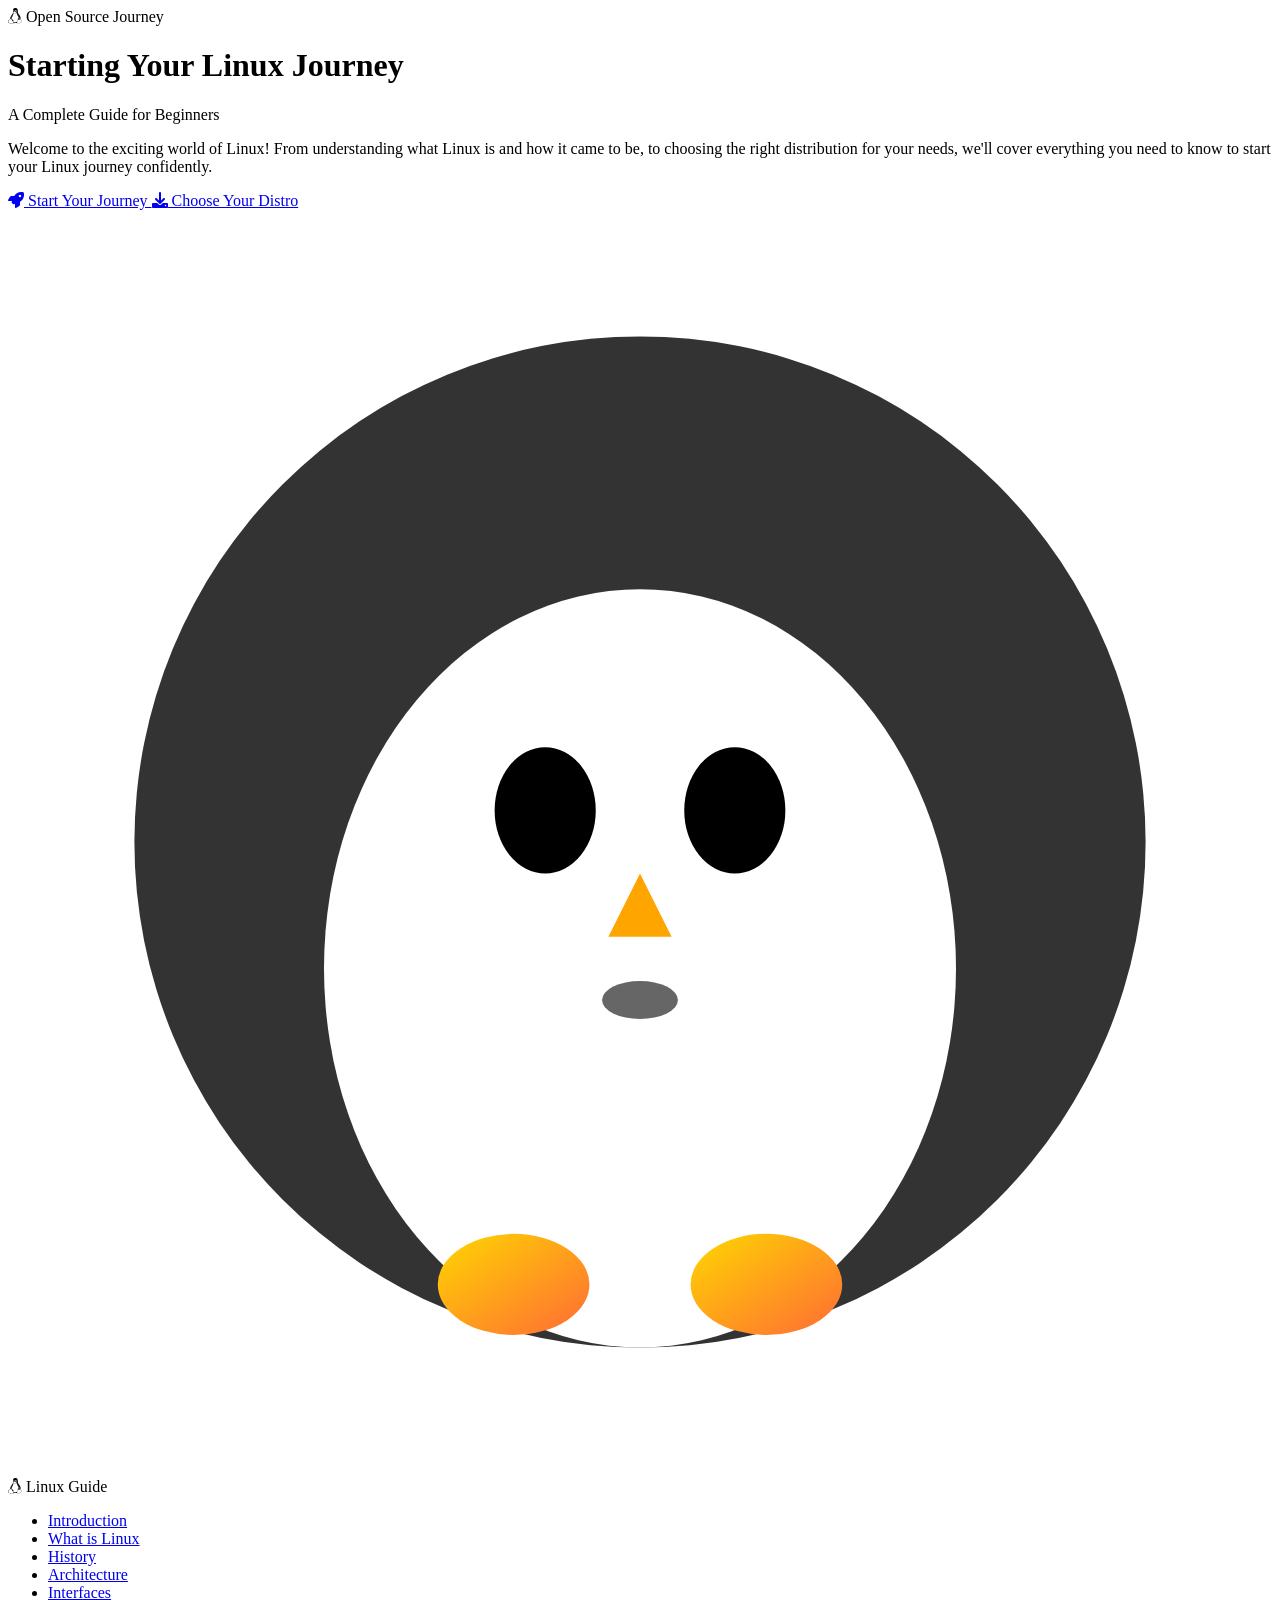
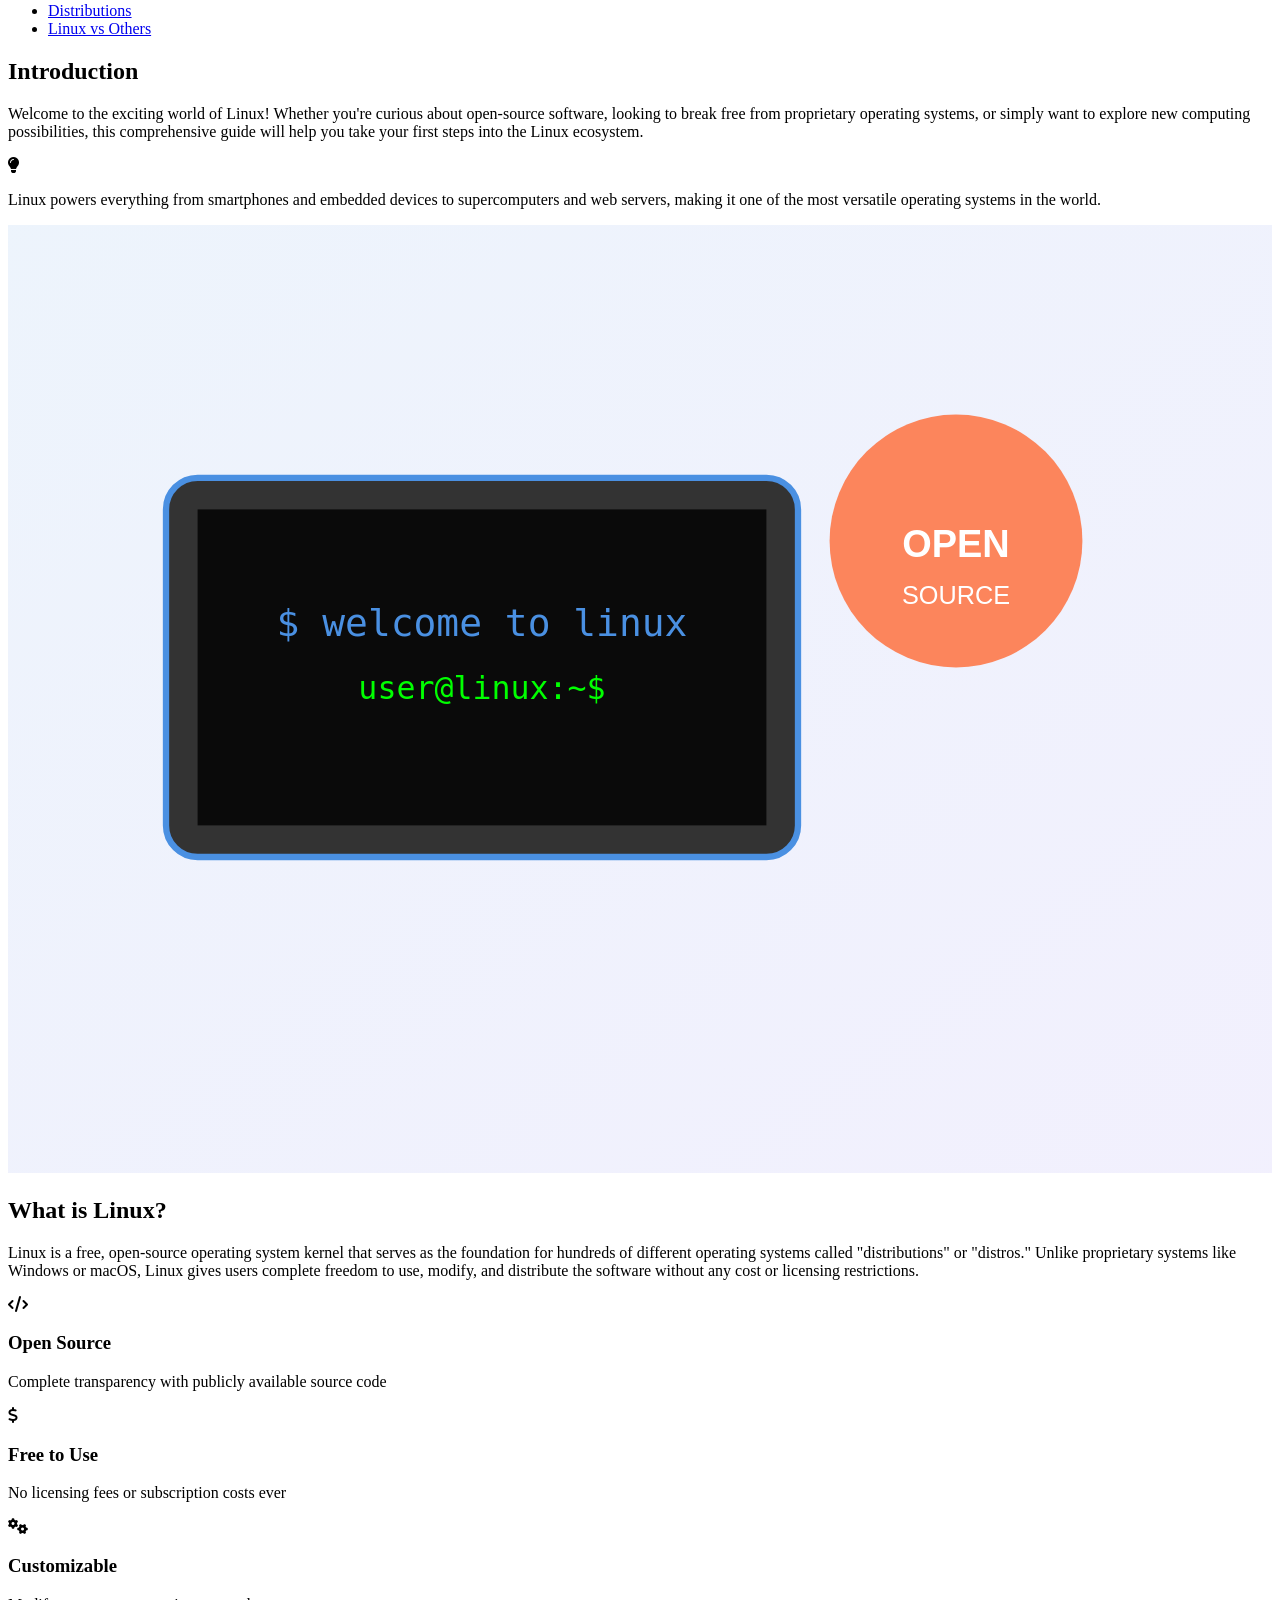
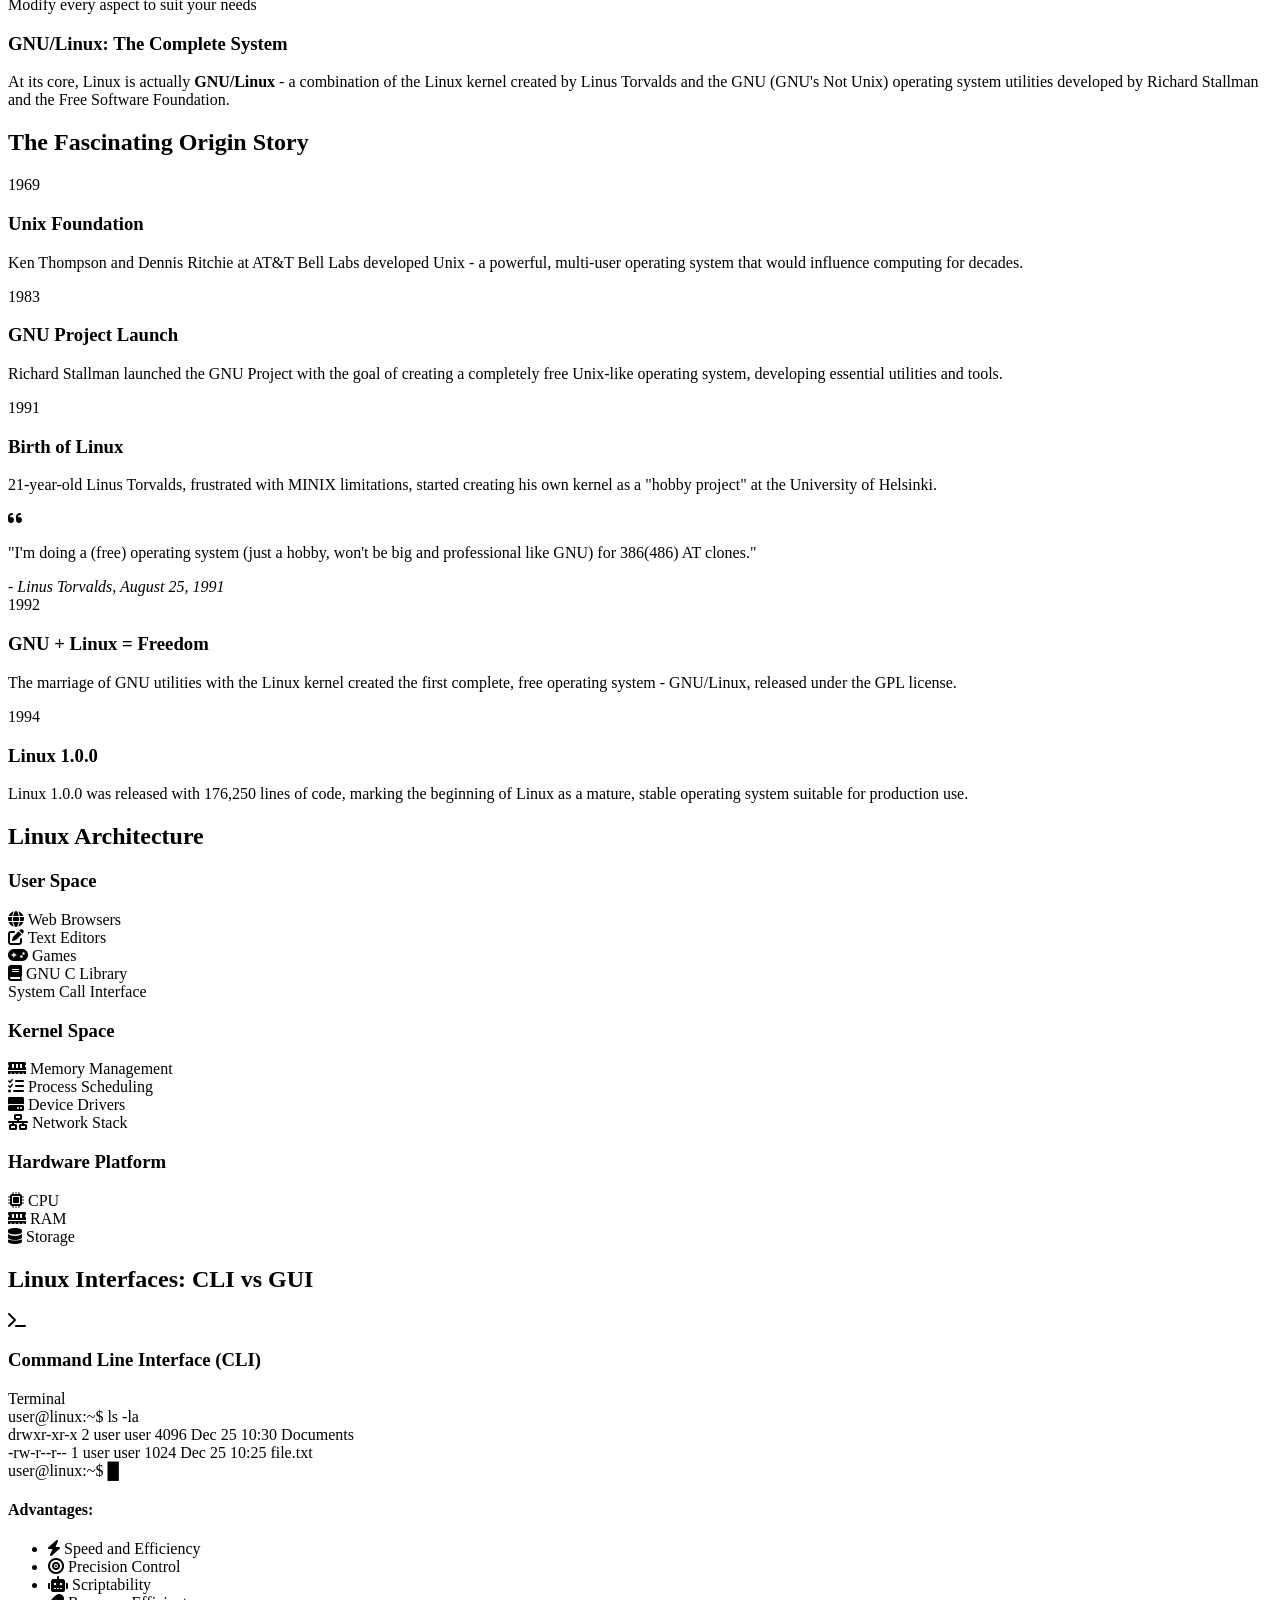
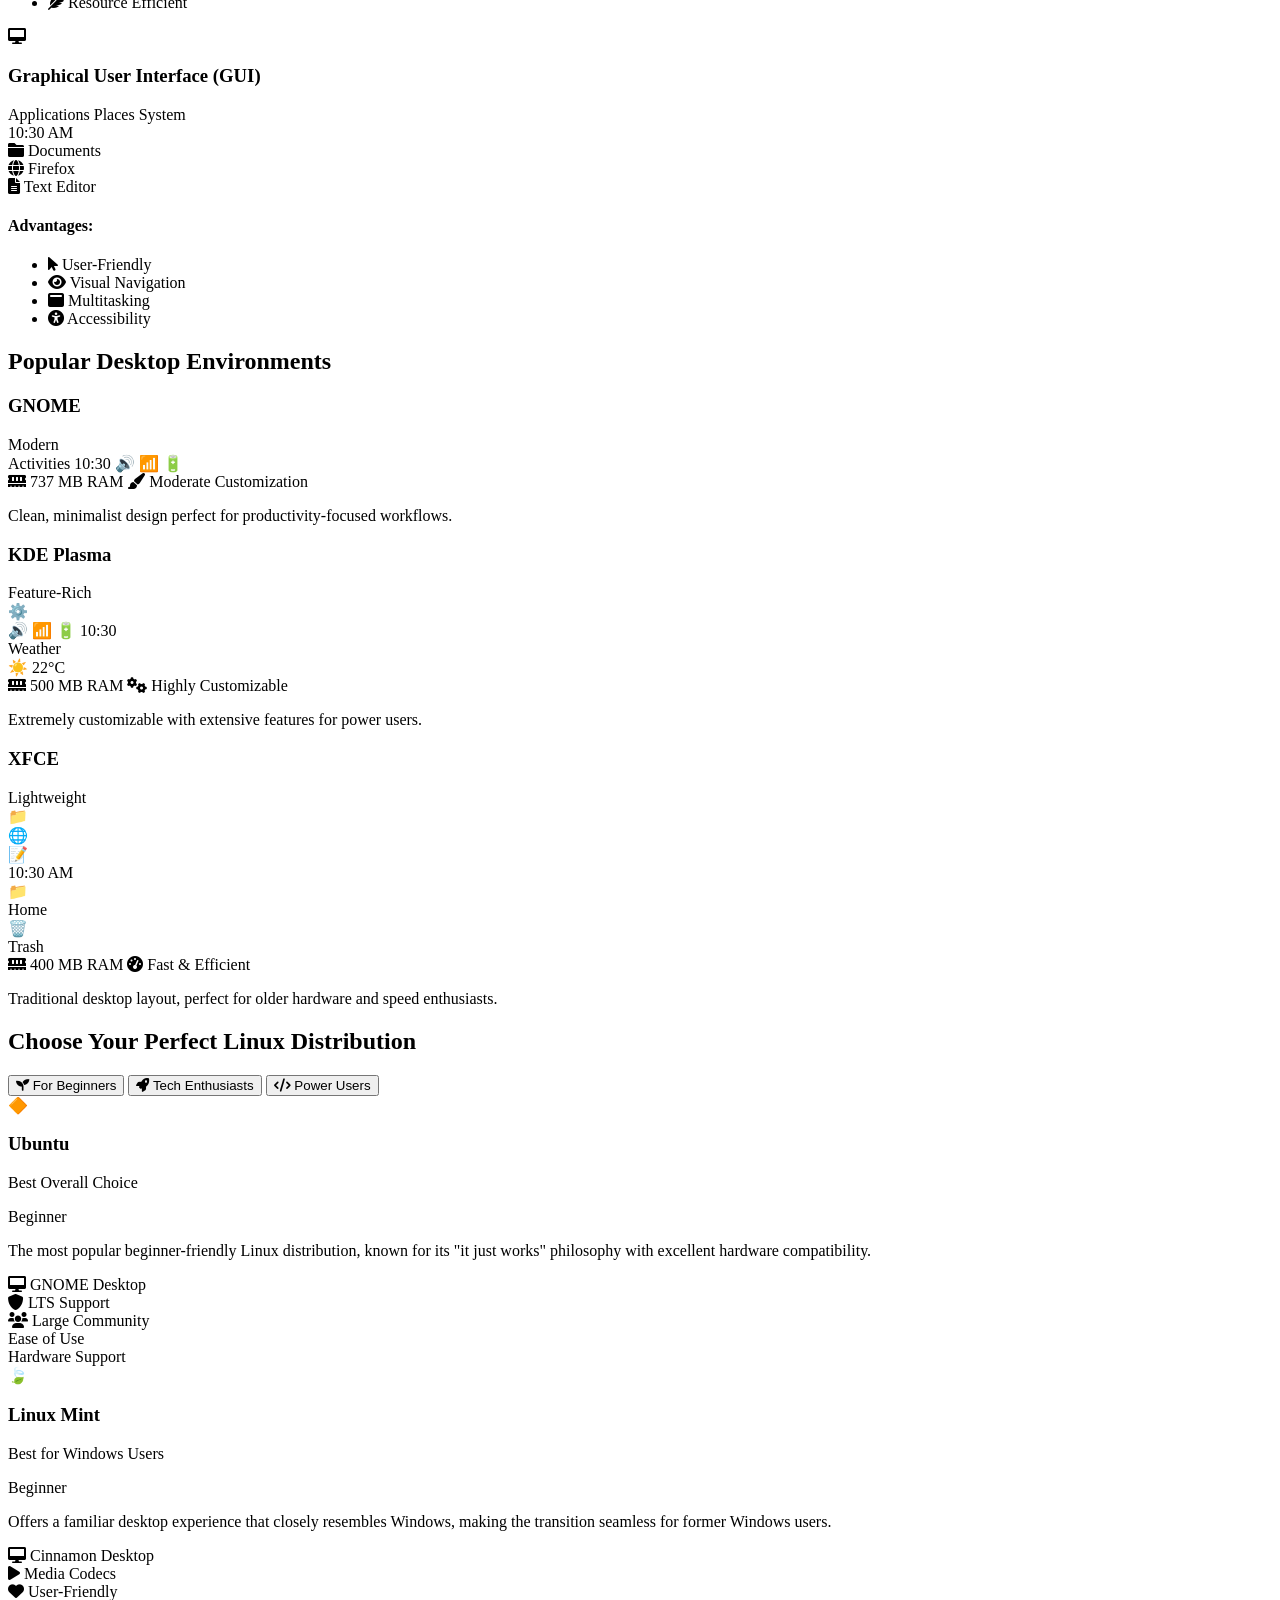
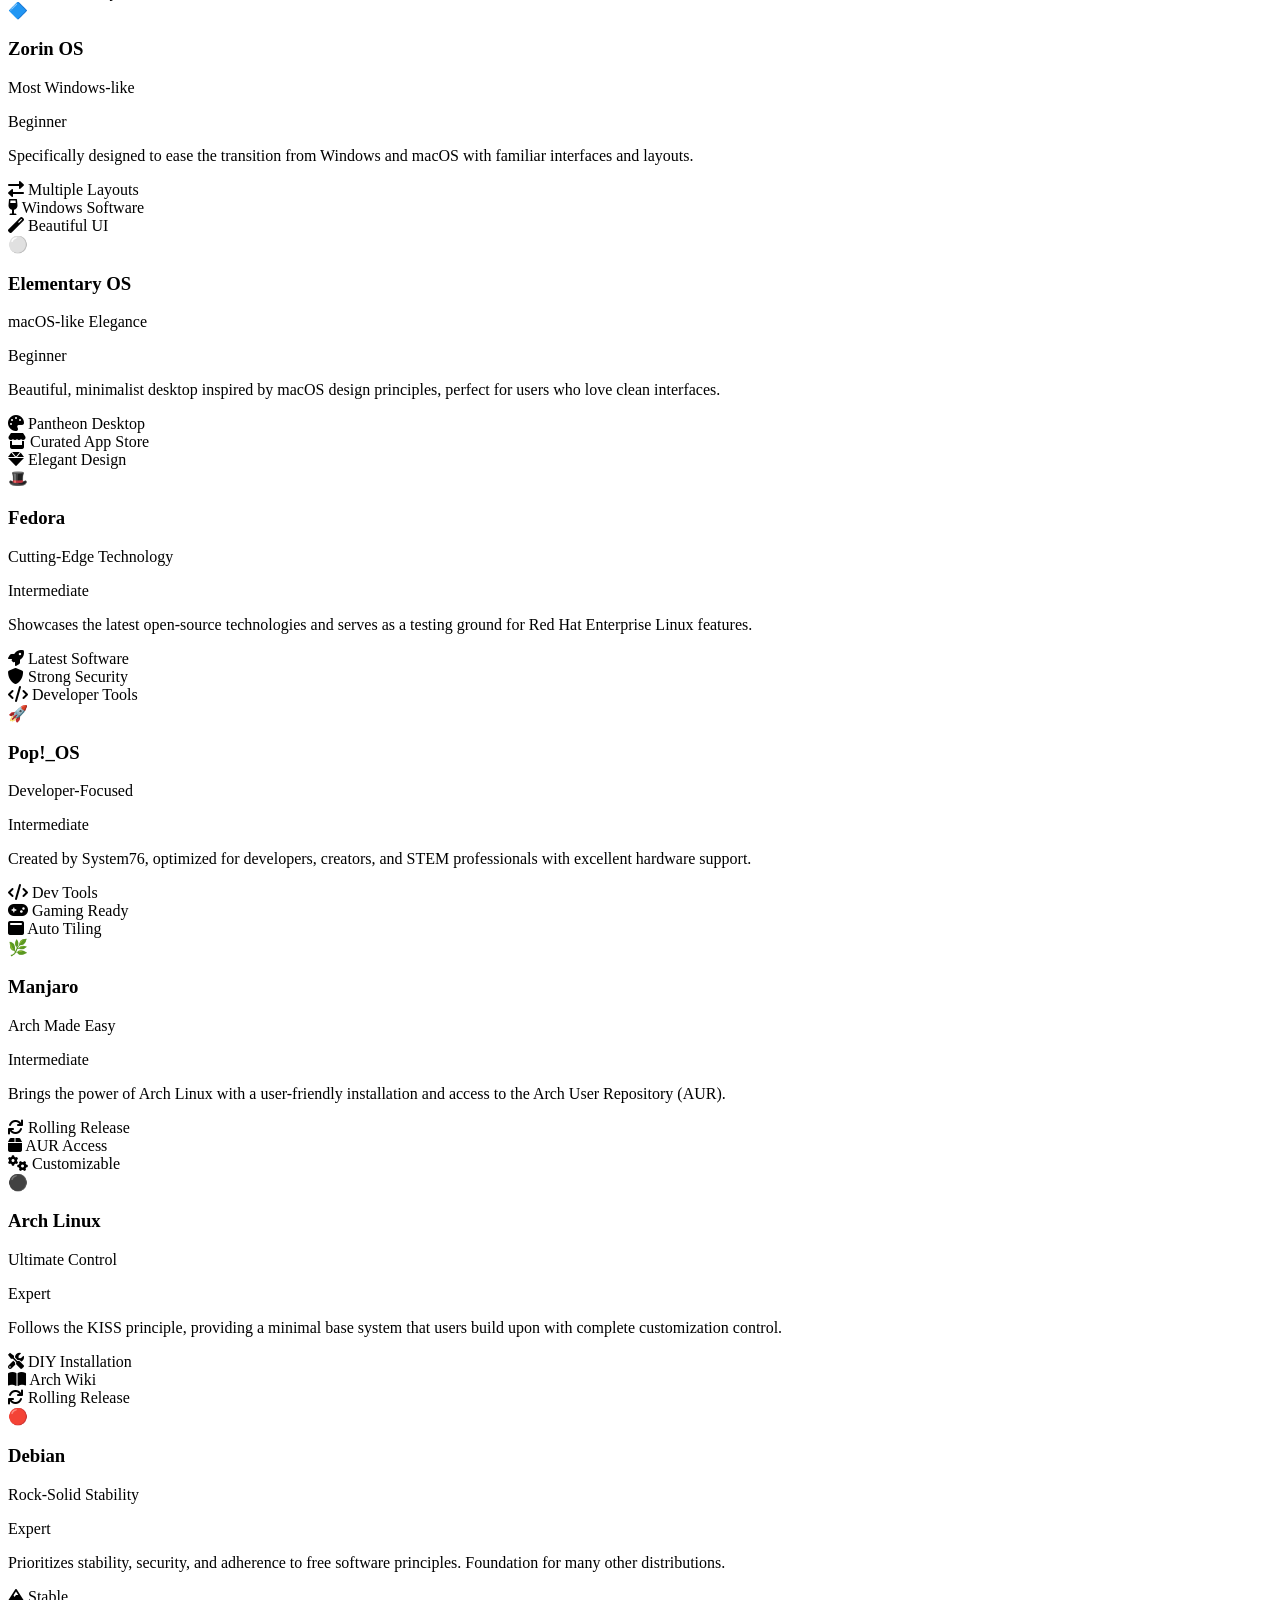
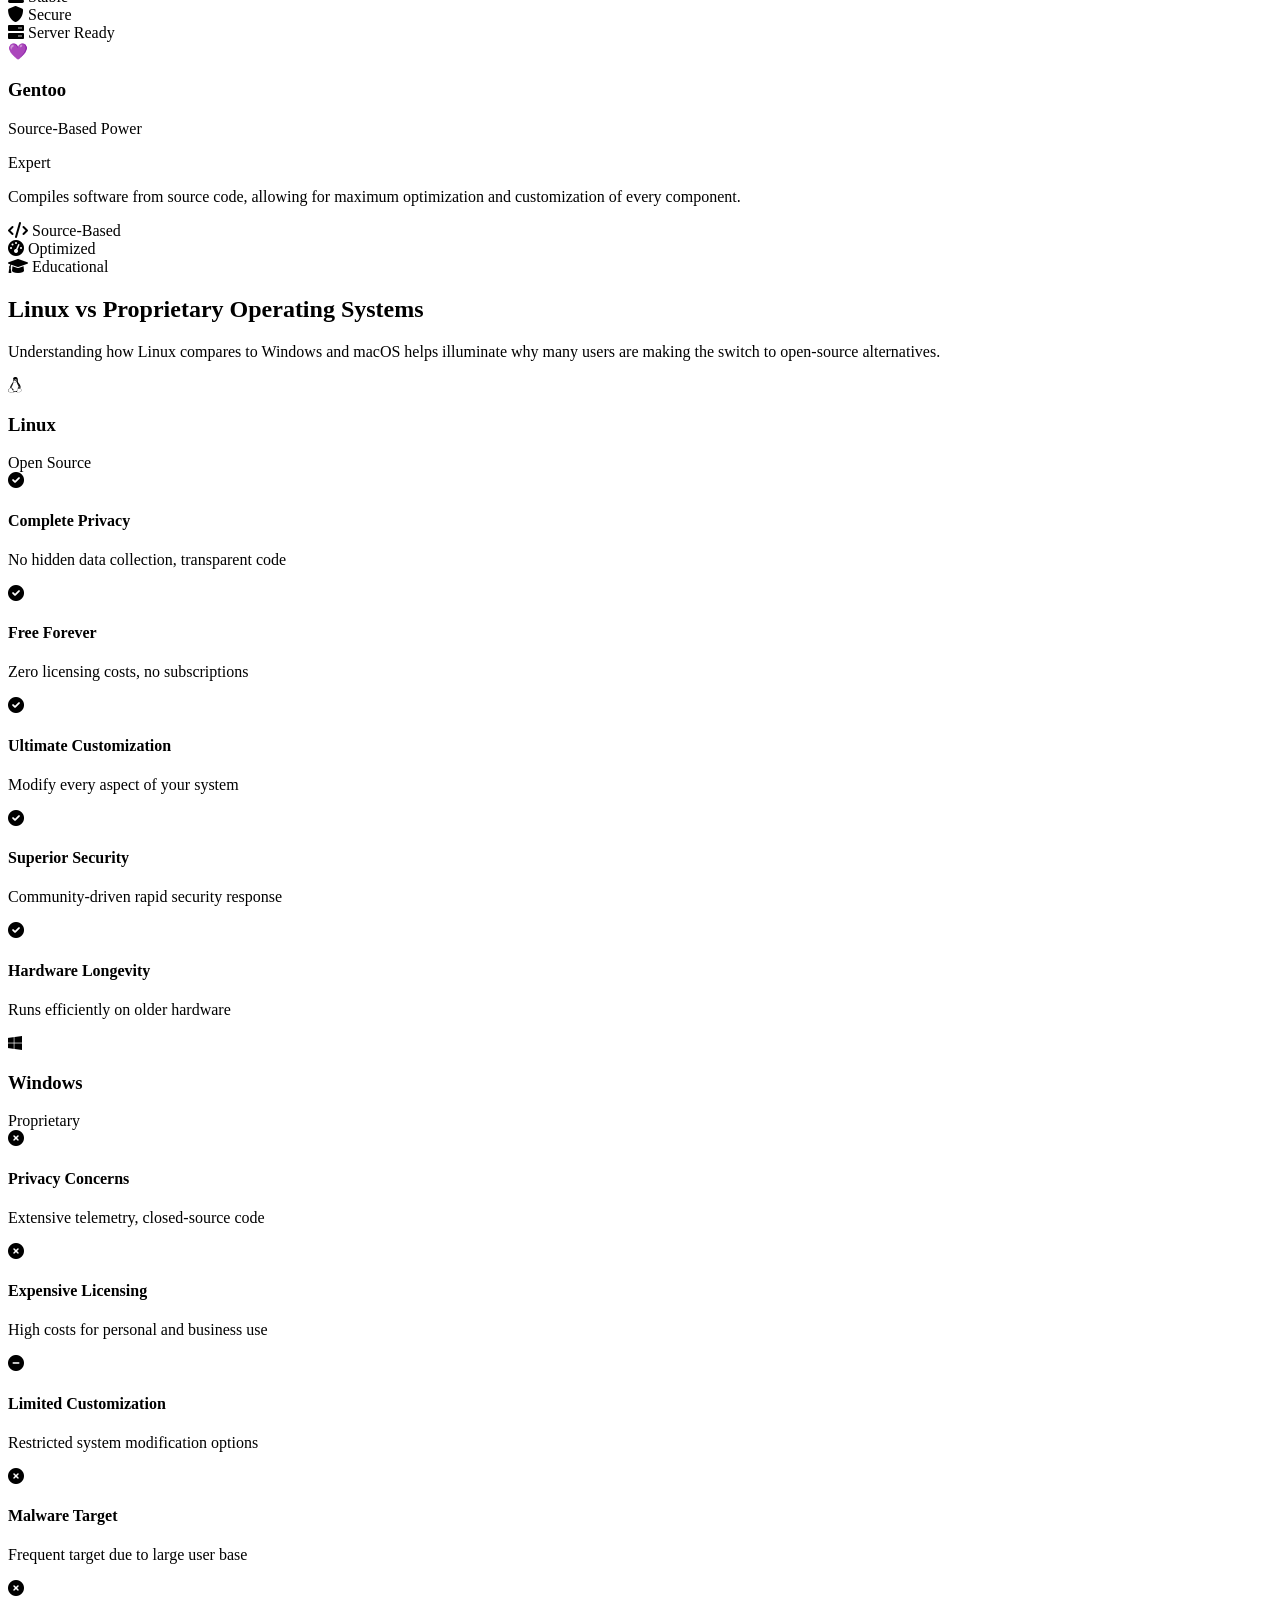
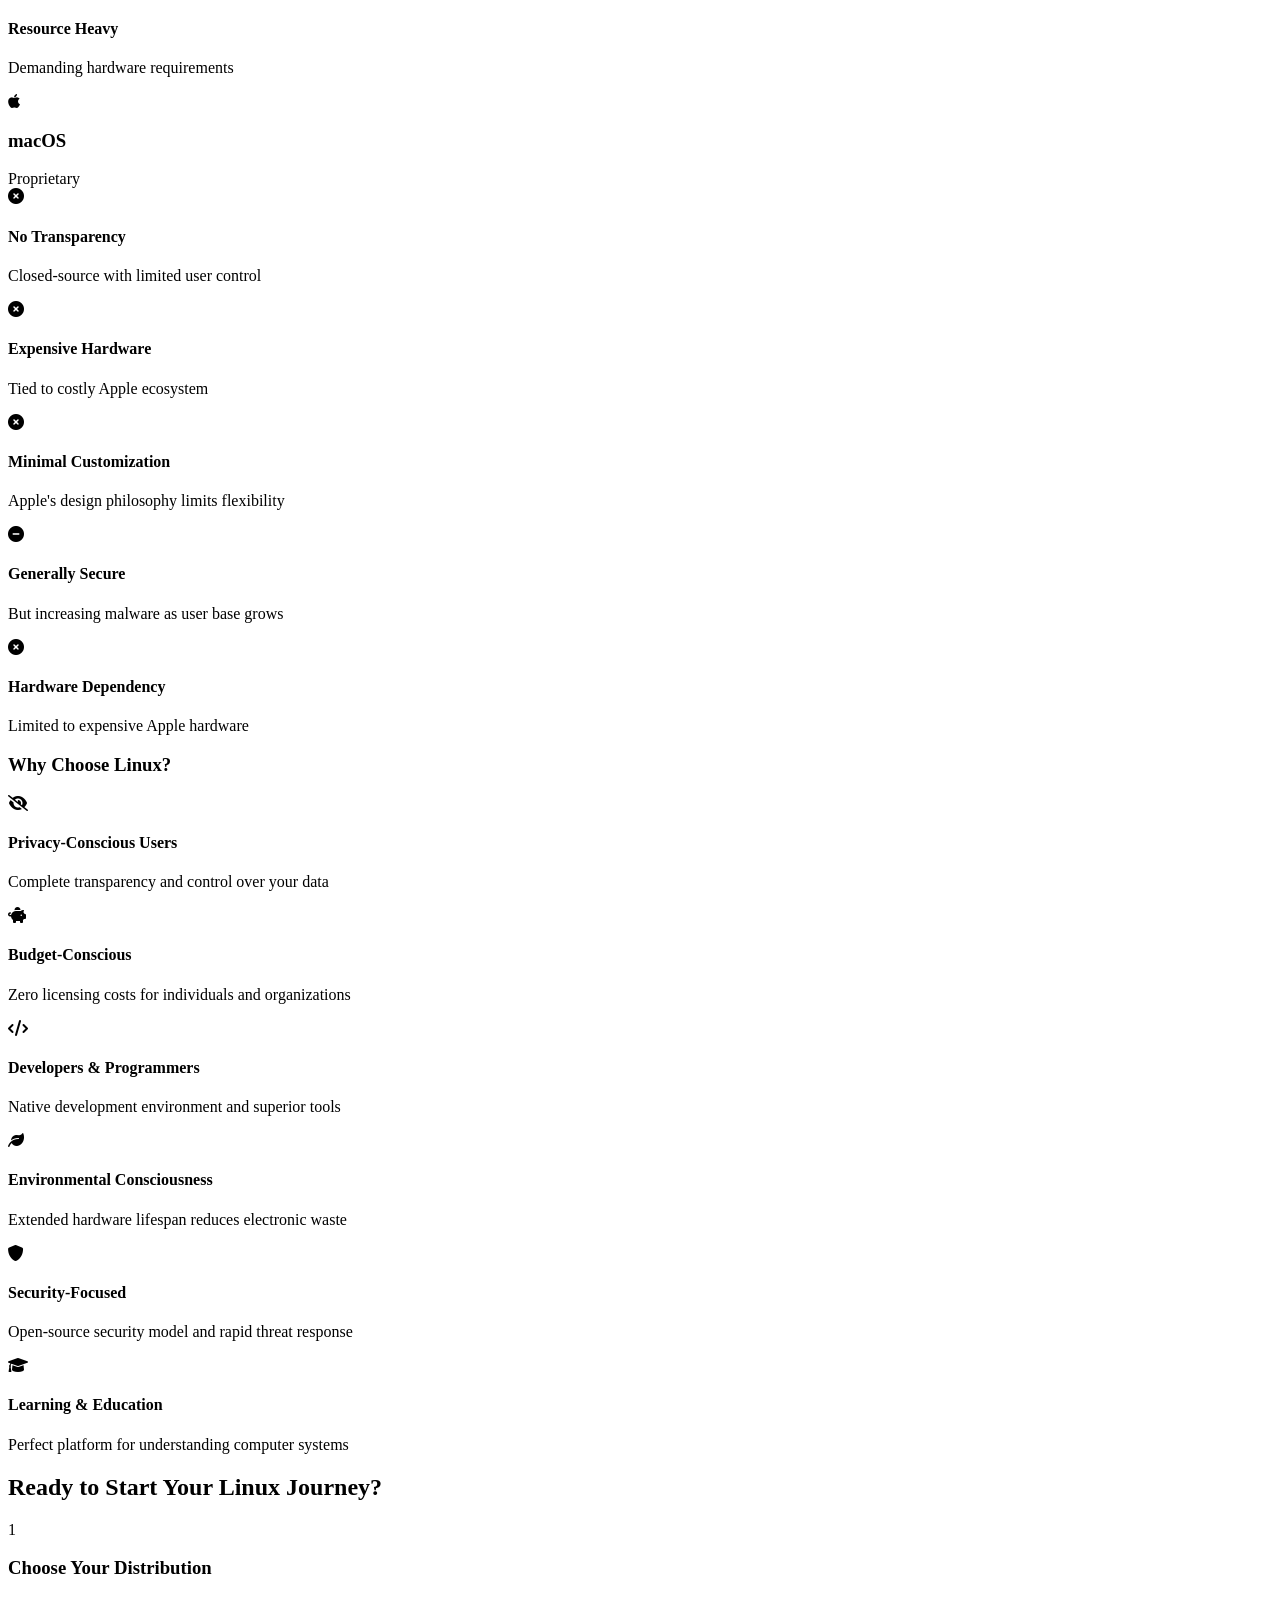
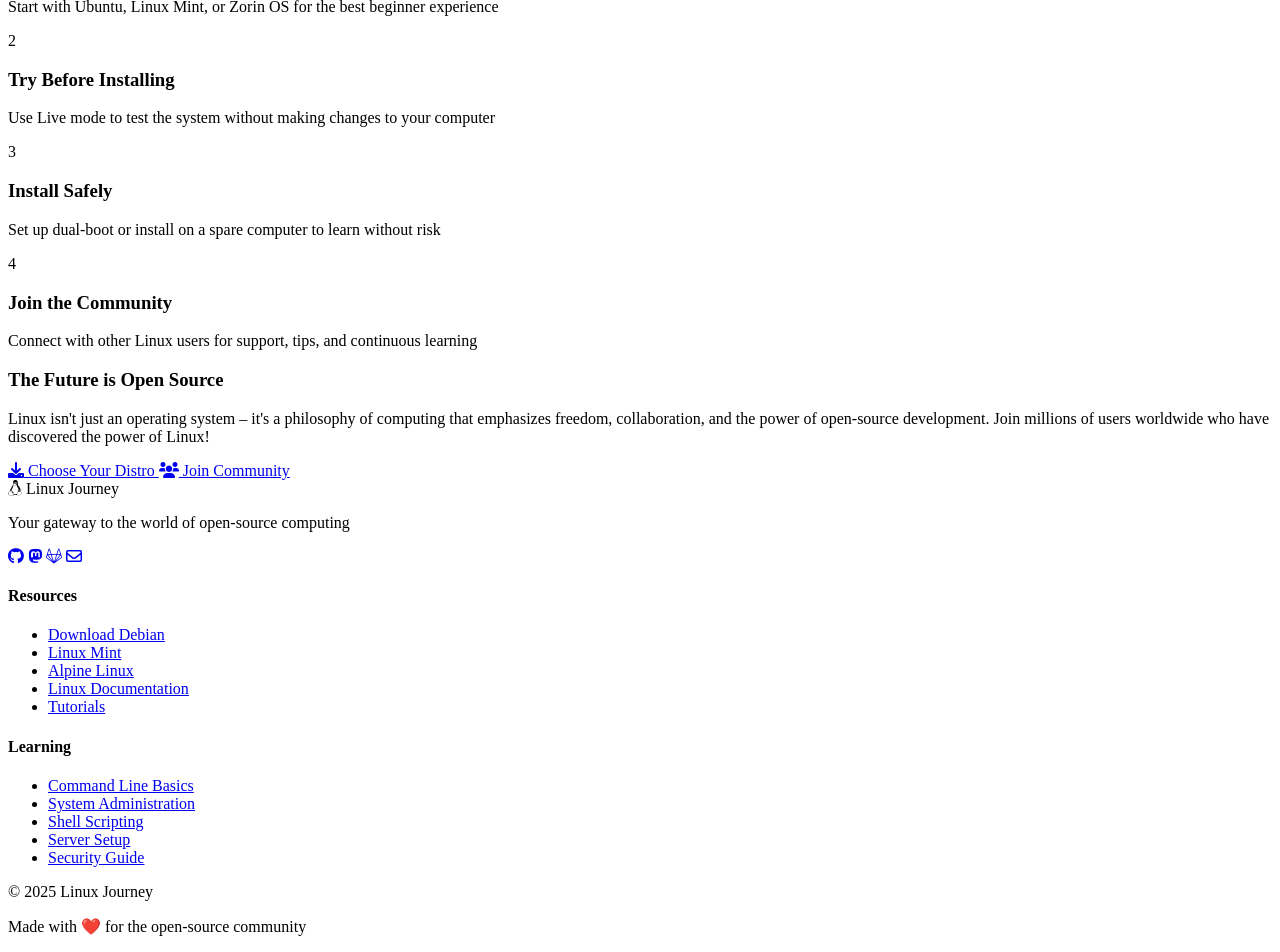
==== blogs/linux-blog.html @ 90fa905f "add html blog files" ====
<!DOCTYPE html>
<html lang="en">
<head>
    <meta charset="UTF-8">
    <meta name="viewport" content="width=device-width, initial-scale=1.0">
    <title>Starting Your Linux Journey: A Complete Guide for Beginners</title>
    <link rel="stylesheet" href="../css/linux-blog.css">
    <link href="https://fonts.googleapis.com/css2?family=Inter:wght@300;400;500;600;700&display=swap" rel="stylesheet">
    <link rel="stylesheet" href="https://cdnjs.cloudflare.com/ajax/libs/font-awesome/6.0.0/css/all.min.css">
</head>
<body>
    <!-- Header -->
    <header class="hero-section">
        <div class="hero-overlay"></div>
        <div class="container">
            <div class="hero-content">
                <div class="hero-badge">
                    <i class="fab fa-linux"></i>
                    <span>Open Source Journey</span>
                </div>
                <h1 class="hero-title">Starting Your Linux Journey</h1>
                <p class="hero-subtitle">A Complete Guide for Beginners</p>
                <div class="hero-description">
                    <p>Welcome to the exciting world of Linux! From understanding what Linux is and how it came to be, to choosing the right distribution for your needs, we'll cover everything you need to know to start your Linux journey confidently.</p>
                </div>
                <div class="hero-cta">
                    <a href="#introduction" class="btn btn-primary">
                        <i class="fas fa-rocket"></i>
                        Start Your Journey
                    </a>
                    <a href="#distributions" class="btn btn-secondary">
                        <i class="fas fa-download"></i>
                        Choose Your Distro
                    </a>
                </div>
            </div>
            <div class="hero-image">
                <img src="data:image/svg+xml,%3Csvg xmlns='http://www.w3.org/2000/svg' viewBox='0 0 200 200'%3E%3Cdefs%3E%3ClinearGradient id='tux-gradient' x1='0%25' y1='0%25' x2='100%25' y2='100%25'%3E%3Cstop offset='0%25' style='stop-color:%23ffd700'/%3E%3Cstop offset='100%25' style='stop-color:%23ff6b35'/%3E%3C/linearGradient%3E%3C/defs%3E%3Ccircle cx='100' cy='100' r='80' fill='%23000' opacity='0.8'/%3E%3Cellipse cx='100' cy='120' rx='50' ry='60' fill='%23fff'/%3E%3Cellipse cx='85' cy='95' rx='8' ry='10' fill='%23000'/%3E%3Cellipse cx='115' cy='95' rx='8' ry='10' fill='%23000'/%3E%3Cpolygon points='100,105 95,115 105,115' fill='%23ffa500'/%3E%3Cellipse cx='100' cy='125' rx='6' ry='3' fill='%23000' opacity='0.6'/%3E%3Cellipse cx='80' cy='170' rx='12' ry='8' fill='url(%23tux-gradient)'/%3E%3Cellipse cx='120' cy='170' rx='12' ry='8' fill='url(%23tux-gradient)'/%3E%3C/svg%3E" alt="Linux Tux Penguin" class="tux-mascot">
            </div>
        </div>
    </header>

    <!-- Navigation -->
    <nav class="navbar" id="navbar">
        <div class="container">
            <div class="nav-brand">
                <i class="fab fa-linux"></i>
                <span>Linux Guide</span>
            </div>
            <ul class="nav-menu">
                <li><a href="#introduction">Introduction</a></li>
                <li><a href="#what-is-linux">What is Linux</a></li>
                <li><a href="#history">History</a></li>
                <li><a href="#architecture">Architecture</a></li>
                <li><a href="#interfaces">Interfaces</a></li>
                <li><a href="#distributions">Distributions</a></li>
                <li><a href="#comparison">Linux vs Others</a></li>
            </ul>
            <div class="nav-toggle">
                <span></span>
                <span></span>
                <span></span>
            </div>
        </div>
    </nav>

    <!-- Main Content -->
    <main class="main-content">
        <div class="container">
            
            <!-- Introduction Section -->
            <section id="introduction" class="content-section">
                <div class="section-header">
                    <h2 class="section-title">Introduction</h2>
                    <div class="section-line"></div>
                </div>
                <div class="content-grid">
                    <div class="content-text">
                        <p>Welcome to the exciting world of Linux! Whether you're curious about open-source software, looking to break free from proprietary operating systems, or simply want to explore new computing possibilities, this comprehensive guide will help you take your first steps into the Linux ecosystem.</p>
                        <div class="highlight-box">
                            <i class="fas fa-lightbulb"></i>
                            <p>Linux powers everything from smartphones and embedded devices to supercomputers and web servers, making it one of the most versatile operating systems in the world.</p>
                        </div>
                    </div>
                    <div class="content-image">
                        <img src="data:image/svg+xml,%3Csvg xmlns='http://www.w3.org/2000/svg' viewBox='0 0 400 300'%3E%3Cdefs%3E%3ClinearGradient id='setup-gradient' x1='0%25' y1='0%25' x2='100%25' y2='100%25'%3E%3Cstop offset='0%25' style='stop-color:%234a90e2'/%3E%3Cstop offset='100%25' style='stop-color:%237b68ee'/%3E%3C/linearGradient%3E%3C/defs%3E%3Crect width='400' height='300' fill='url(%23setup-gradient)' opacity='0.1'/%3E%3Crect x='50' y='80' width='200' height='120' rx='10' fill='%23333' stroke='%234a90e2' stroke-width='2'/%3E%3Crect x='60' y='90' width='180' height='100' fill='%23000' opacity='0.8'/%3E%3Ctext x='150' y='130' text-anchor='middle' fill='%234a90e2' font-family='monospace' font-size='12'%3E$ welcome to linux%3C/text%3E%3Ctext x='150' y='150' text-anchor='middle' fill='%2300ff00' font-family='monospace' font-size='10'%3Euser@linux:~$ %3C/text%3E%3Ccircle cx='300' cy='100' r='40' fill='%23ff6b35' opacity='0.8'/%3E%3Ctext x='300' y='105' text-anchor='middle' fill='%23fff' font-family='Arial' font-size='12' font-weight='bold'%3EOPEN%3C/text%3E%3Ctext x='300' y='120' text-anchor='middle' fill='%23fff' font-family='Arial' font-size='8'%3ESOURCE%3C/text%3E%3C/svg%3E" alt="Linux Desktop Setup" class="responsive-image">
                    </div>
                </div>
            </section>

            <!-- What is Linux Section -->
            <section id="what-is-linux" class="content-section">
                <div class="section-header">
                    <h2 class="section-title">What is Linux?</h2>
                    <div class="section-line"></div>
                </div>
                <div class="content-grid">
                    <div class="content-text">
                        <p>Linux is a free, open-source operating system kernel that serves as the foundation for hundreds of different operating systems called "distributions" or "distros." Unlike proprietary systems like Windows or macOS, Linux gives users complete freedom to use, modify, and distribute the software without any cost or licensing restrictions.</p>
                        
                        <div class="info-cards">
                            <div class="info-card">
                                <div class="card-icon">
                                    <i class="fas fa-code"></i>
                                </div>
                                <h3>Open Source</h3>
                                <p>Complete transparency with publicly available source code</p>
                            </div>
                            <div class="info-card">
                                <div class="card-icon">
                                    <i class="fas fa-dollar-sign"></i>
                                </div>
                                <h3>Free to Use</h3>
                                <p>No licensing fees or subscription costs ever</p>
                            </div>
                            <div class="info-card">
                                <div class="card-icon">
                                    <i class="fas fa-cogs"></i>
                                </div>
                                <h3>Customizable</h3>
                                <p>Modify every aspect to suit your needs</p>
                            </div>
                        </div>

                        <div class="gnu-linux-explanation">
                            <h3>GNU/Linux: The Complete System</h3>
                            <p>At its core, Linux is actually <strong>GNU/Linux</strong> - a combination of the Linux kernel created by Linus Torvalds and the GNU (GNU's Not Unix) operating system utilities developed by Richard Stallman and the Free Software Foundation.</p>
                        </div>
                    </div>
                </div>
            </section>

            <!-- History Section -->
            <section id="history" class="content-section history-section">
                <div class="section-header">
                    <h2 class="section-title">The Fascinating Origin Story</h2>
                    <div class="section-line"></div>
                </div>
                
                <div class="timeline">
                    <div class="timeline-item">
                        <div class="timeline-marker">
                            <span>1969</span>
                        </div>
                        <div class="timeline-content">
                            <h3>Unix Foundation</h3>
                            <p>Ken Thompson and Dennis Ritchie at AT&T Bell Labs developed Unix - a powerful, multi-user operating system that would influence computing for decades.</p>
                        </div>
                    </div>
                    
                    <div class="timeline-item">
                        <div class="timeline-marker">
                            <span>1983</span>
                        </div>
                        <div class="timeline-content">
                            <h3>GNU Project Launch</h3>
                            <p>Richard Stallman launched the GNU Project with the goal of creating a completely free Unix-like operating system, developing essential utilities and tools.</p>
                        </div>
                    </div>
                    
                    <div class="timeline-item featured">
                        <div class="timeline-marker">
                            <span>1991</span>
                        </div>
                        <div class="timeline-content">
                            <h3>Birth of Linux</h3>
                            <p>21-year-old Linus Torvalds, frustrated with MINIX limitations, started creating his own kernel as a "hobby project" at the University of Helsinki.</p>
                            <div class="quote-box">
                                <i class="fas fa-quote-left"></i>
                                <p>"I'm doing a (free) operating system (just a hobby, won't be big and professional like GNU) for 386(486) AT clones."</p>
                                <cite>- Linus Torvalds, August 25, 1991</cite>
                            </div>
                        </div>
                    </div>
                    
                    <div class="timeline-item">
                        <div class="timeline-marker">
                            <span>1992</span>
                        </div>
                        <div class="timeline-content">
                            <h3>GNU + Linux = Freedom</h3>
                            <p>The marriage of GNU utilities with the Linux kernel created the first complete, free operating system - GNU/Linux, released under the GPL license.</p>
                        </div>
                    </div>
                    
                    <div class="timeline-item">
                        <div class="timeline-marker">
                            <span>1994</span>
                        </div>
                        <div class="timeline-content">
                            <h3>Linux 1.0.0</h3>
                            <p>Linux 1.0.0 was released with 176,250 lines of code, marking the beginning of Linux as a mature, stable operating system suitable for production use.</p>
                        </div>
                    </div>
                </div>
            </section>

            <!-- Architecture Section -->
            <section id="architecture" class="content-section">
                <div class="section-header">
                    <h2 class="section-title">Linux Architecture</h2>
                    <div class="section-line"></div>
                </div>
                
                <div class="architecture-diagram">
                    <div class="arch-layer user-space">
                        <h3>User Space</h3>
                        <div class="arch-components">
                            <div class="component">
                                <i class="fas fa-globe"></i>
                                <span>Web Browsers</span>
                            </div>
                            <div class="component">
                                <i class="fas fa-edit"></i>
                                <span>Text Editors</span>
                            </div>
                            <div class="component">
                                <i class="fas fa-gamepad"></i>
                                <span>Games</span>
                            </div>
                            <div class="component">
                                <i class="fas fa-book"></i>
                                <span>GNU C Library</span>
                            </div>
                        </div>
                    </div>
                    
                    <div class="arch-divider">
                        <span>System Call Interface</span>
                    </div>
                    
                    <div class="arch-layer kernel-space">
                        <h3>Kernel Space</h3>
                        <div class="arch-components">
                            <div class="component">
                                <i class="fas fa-memory"></i>
                                <span>Memory Management</span>
                            </div>
                            <div class="component">
                                <i class="fas fa-tasks"></i>
                                <span>Process Scheduling</span>
                            </div>
                            <div class="component">
                                <i class="fas fa-hdd"></i>
                                <span>Device Drivers</span>
                            </div>
                            <div class="component">
                                <i class="fas fa-network-wired"></i>
                                <span>Network Stack</span>
                            </div>
                        </div>
                    </div>
                    
                    <div class="arch-layer hardware">
                        <h3>Hardware Platform</h3>
                        <div class="arch-components">
                            <div class="component">
                                <i class="fas fa-microchip"></i>
                                <span>CPU</span>
                            </div>
                            <div class="component">
                                <i class="fas fa-memory"></i>
                                <span>RAM</span>
                            </div>
                            <div class="component">
                                <i class="fas fa-database"></i>
                                <span>Storage</span>
                            </div>
                        </div>
                    </div>
                </div>
            </section>

            <!-- Interfaces Section -->
            <section id="interfaces" class="content-section">
                <div class="section-header">
                    <h2 class="section-title">Linux Interfaces: CLI vs GUI</h2>
                    <div class="section-line"></div>
                </div>
                
                <div class="interfaces-comparison">
                    <div class="interface-card cli-card">
                        <div class="interface-header">
                            <i class="fas fa-terminal"></i>
                            <h3>Command Line Interface (CLI)</h3>
                        </div>
                        <div class="terminal-mockup">
                            <div class="terminal-header">
                                <div class="terminal-buttons">
                                    <span class="btn-close"></span>
                                    <span class="btn-minimize"></span>
                                    <span class="btn-maximize"></span>
                                </div>
                                <span class="terminal-title">Terminal</span>
                            </div>
                            <div class="terminal-body">
                                <div class="terminal-line">
                                    <span class="prompt">user@linux:~$</span>
                                    <span class="command">ls -la</span>
                                </div>
                                <div class="terminal-line">
                                    <span class="output">drwxr-xr-x 2 user user 4096 Dec 25 10:30 Documents</span>
                                </div>
                                <div class="terminal-line">
                                    <span class="output">-rw-r--r-- 1 user user 1024 Dec 25 10:25 file.txt</span>
                                </div>
                                <div class="terminal-line">
                                    <span class="prompt">user@linux:~$</span>
                                    <span class="cursor">█</span>
                                </div>
                            </div>
                        </div>
                        <div class="advantages">
                            <h4>Advantages:</h4>
                            <ul>
                                <li><i class="fas fa-bolt"></i> Speed and Efficiency</li>
                                <li><i class="fas fa-bullseye"></i> Precision Control</li>
                                <li><i class="fas fa-robot"></i> Scriptability</li>
                                <li><i class="fas fa-feather"></i> Resource Efficient</li>
                            </ul>
                        </div>
                    </div>
                    
                    <div class="interface-card gui-card">
                        <div class="interface-header">
                            <i class="fas fa-desktop"></i>
                            <h3>Graphical User Interface (GUI)</h3>
                        </div>
                        <div class="desktop-mockup">
                            <div class="desktop-header">
                                <div class="desktop-menu">
                                    <span class="menu-item">Applications</span>
                                    <span class="menu-item">Places</span>
                                    <span class="menu-item">System</span>
                                </div>
                                <div class="desktop-time">10:30 AM</div>
                            </div>
                            <div class="desktop-body">
                                <div class="desktop-icons">
                                    <div class="desktop-icon">
                                        <i class="fas fa-folder"></i>
                                        <span>Documents</span>
                                    </div>
                                    <div class="desktop-icon">
                                        <i class="fas fa-globe"></i>
                                        <span>Firefox</span>
                                    </div>
                                    <div class="desktop-icon">
                                        <i class="fas fa-file-alt"></i>
                                        <span>Text Editor</span>
                                    </div>
                                </div>
                            </div>
                        </div>
                        <div class="advantages">
                            <h4>Advantages:</h4>
                            <ul>
                                <li><i class="fas fa-mouse-pointer"></i> User-Friendly</li>
                                <li><i class="fas fa-eye"></i> Visual Navigation</li>
                                <li><i class="fas fa-window-maximize"></i> Multitasking</li>
                                <li><i class="fas fa-universal-access"></i> Accessibility</li>
                            </ul>
                        </div>
                    </div>
                </div>
            </section>

            <!-- Desktop Environments Section -->
            <section class="content-section">
                <div class="section-header">
                    <h2 class="section-title">Popular Desktop Environments</h2>
                    <div class="section-line"></div>
                </div>
                
                <div class="desktop-environments">
                    <div class="de-card">
                        <div class="de-header">
                            <h3>GNOME</h3>
                            <div class="de-badge modern">Modern</div>
                        </div>
                        <div class="de-preview">
                            <div class="de-mockup gnome">
                                <div class="gnome-topbar">
                                    <span class="gnome-activities">Activities</span>
                                    <span class="gnome-time">10:30</span>
                                    <span class="gnome-indicators">🔊 📶 🔋</span>
                                </div>
                                <div class="gnome-desktop">
                                    <div class="gnome-dock">
                                        <div class="dock-icon active"></div>
                                        <div class="dock-icon"></div>
                                        <div class="dock-icon"></div>
                                        <div class="dock-icon"></div>
                                    </div>
                                </div>
                            </div>
                        </div>
                        <div class="de-info">
                            <div class="de-stats">
                                <span class="stat">
                                    <i class="fas fa-memory"></i>
                                    737 MB RAM
                                </span>
                                <span class="stat">
                                    <i class="fas fa-paint-brush"></i>
                                    Moderate Customization
                                </span>
                            </div>
                            <p>Clean, minimalist design perfect for productivity-focused workflows.</p>
                        </div>
                    </div>
                    
                    <div class="de-card">
                        <div class="de-header">
                            <h3>KDE Plasma</h3>
                            <div class="de-badge feature-rich">Feature-Rich</div>
                        </div>
                        <div class="de-preview">
                            <div class="de-mockup kde">
                                <div class="kde-panel">
                                    <div class="kde-menu">⚙️</div>
                                    <div class="kde-taskbar">
                                        <div class="task active"></div>
                                        <div class="task"></div>
                                        <div class="task"></div>
                                    </div>
                                    <div class="kde-systray">🔊 📶 🔋 10:30</div>
                                </div>
                                <div class="kde-desktop">
                                    <div class="kde-widget">
                                        <div class="widget-title">Weather</div>
                                        <div class="widget-content">☀️ 22°C</div>
                                    </div>
                                </div>
                            </div>
                        </div>
                        <div class="de-info">
                            <div class="de-stats">
                                <span class="stat">
                                    <i class="fas fa-memory"></i>
                                    500 MB RAM
                                </span>
                                <span class="stat">
                                    <i class="fas fa-cogs"></i>
                                    Highly Customizable
                                </span>
                            </div>
                            <p>Extremely customizable with extensive features for power users.</p>
                        </div>
                    </div>
                    
                    <div class="de-card">
                        <div class="de-header">
                            <h3>XFCE</h3>
                            <div class="de-badge lightweight">Lightweight</div>
                        </div>
                        <div class="de-preview">
                            <div class="de-mockup xfce">
                                <div class="xfce-panel">
                                    <div class="xfce-menu">📁</div>
                                    <div class="xfce-launcher">🌐</div>
                                    <div class="xfce-launcher">📝</div>
                                    <div class="xfce-spacer"></div>
                                    <div class="xfce-time">10:30 AM</div>
                                </div>
                                <div class="xfce-desktop">
                                    <div class="desktop-icon">
                                        <div class="icon">📁</div>
                                        <span>Home</span>
                                    </div>
                                    <div class="desktop-icon">
                                        <div class="icon">🗑️</div>
                                        <span>Trash</span>
                                    </div>
                                </div>
                            </div>
                        </div>
                        <div class="de-info">
                            <div class="de-stats">
                                <span class="stat">
                                    <i class="fas fa-memory"></i>
                                    400 MB RAM
                                </span>
                                <span class="stat">
                                    <i class="fas fa-tachometer-alt"></i>
                                    Fast & Efficient
                                </span>
                            </div>
                            <p>Traditional desktop layout, perfect for older hardware and speed enthusiasts.</p>
                        </div>
                    </div>
                </div>
            </section>

            <!-- Distributions Section -->
            <section id="distributions" class="content-section">
                <div class="section-header">
                    <h2 class="section-title">Choose Your Perfect Linux Distribution</h2>
                    <div class="section-line"></div>
                </div>
                
                <div class="distro-categories">
                    <div class="category-tabs">
                        <button class="tab-btn active" data-category="beginners">
                            <i class="fas fa-seedling"></i>
                            For Beginners
                        </button>
                        <button class="tab-btn" data-category="enthusiasts">
                            <i class="fas fa-rocket"></i>
                            Tech Enthusiasts
                        </button>
                        <button class="tab-btn" data-category="experts">
                            <i class="fas fa-code"></i>
                            Power Users
                        </button>
                    </div>
                    
                    <div class="distro-content">
                        <!-- Beginners Category -->
                        <div class="category-panel active" id="beginners">
                            <div class="distro-grid">
                                <div class="distro-card featured">
                                    <div class="distro-header">
                                        <div class="distro-logo ubuntu">
                                            <span>🔶</span>
                                        </div>
                                        <div class="distro-info">
                                            <h3>Ubuntu</h3>
                                            <p class="distro-tagline">Best Overall Choice</p>
                                        </div>
                                        <div class="difficulty-badge beginner">Beginner</div>
                                    </div>
                                    <div class="distro-description">
                                        <p>The most popular beginner-friendly Linux distribution, known for its "it just works" philosophy with excellent hardware compatibility.</p>
                                    </div>
                                    <div class="distro-features">
                                        <div class="feature">
                                            <i class="fas fa-desktop"></i>
                                            <span>GNOME Desktop</span>
                                        </div>
                                        <div class="feature">
                                            <i class="fas fa-shield-alt"></i>
                                            <span>LTS Support</span>
                                        </div>
                                        <div class="feature">
                                            <i class="fas fa-users"></i>
                                            <span>Large Community</span>
                                        </div>
                                    </div>
                                    <div class="distro-stats">
                                        <div class="stat">
                                            <span class="stat-label">Ease of Use</span>
                                            <div class="stat-bar">
                                                <div class="stat-fill" style="width: 95%"></div>
                                            </div>
                                        </div>
                                        <div class="stat">
                                            <span class="stat-label">Hardware Support</span>
                                            <div class="stat-bar">
                                                <div class="stat-fill" style="width: 90%"></div>
                                            </div>
                                        </div>
                                    </div>
                                </div>
                                
                                <div class="distro-card">
                                    <div class="distro-header">
                                        <div class="distro-logo mint">
                                            <span>🍃</span>
                                        </div>
                                        <div class="distro-info">
                                            <h3>Linux Mint</h3>
                                            <p class="distro-tagline">Best for Windows Users</p>
                                        </div>
                                        <div class="difficulty-badge beginner">Beginner</div>
                                    </div>
                                    <div class="distro-description">
                                        <p>Offers a familiar desktop experience that closely resembles Windows, making the transition seamless for former Windows users.</p>
                                    </div>
                                    <div class="distro-features">
                                        <div class="feature">
                                            <i class="fas fa-desktop"></i>
                                            <span>Cinnamon Desktop</span>
                                        </div>
                                        <div class="feature">
                                            <i class="fas fa-play"></i>
                                            <span>Media Codecs</span>
                                        </div>
                                        <div class="feature">
                                            <i class="fas fa-heart"></i>
                                            <span>User-Friendly</span>
                                        </div>
                                    </div>
                                </div>
                                
                                <div class="distro-card">
                                    <div class="distro-header">
                                        <div class="distro-logo zorin">
                                            <span>🔷</span>
                                        </div>
                                        <div class="distro-info">
                                            <h3>Zorin OS</h3>
                                            <p class="distro-tagline">Most Windows-like</p>
                                        </div>
                                        <div class="difficulty-badge beginner">Beginner</div>
                                    </div>
                                    <div class="distro-description">
                                        <p>Specifically designed to ease the transition from Windows and macOS with familiar interfaces and layouts.</p>
                                    </div>
                                    <div class="distro-features">
                                        <div class="feature">
                                            <i class="fas fa-exchange-alt"></i>
                                            <span>Multiple Layouts</span>
                                        </div>
                                        <div class="feature">
                                            <i class="fas fa-wine-glass"></i>
                                            <span>Windows Software</span>
                                        </div>
                                        <div class="feature">
                                            <i class="fas fa-magic"></i>
                                            <span>Beautiful UI</span>
                                        </div>
                                    </div>
                                </div>
                                
                                <div class="distro-card">
                                    <div class="distro-header">
                                        <div class="distro-logo elementary">
                                            <span>⚪</span>
                                        </div>
                                        <div class="distro-info">
                                            <h3>Elementary OS</h3>
                                            <p class="distro-tagline">macOS-like Elegance</p>
                                        </div>
                                        <div class="difficulty-badge beginner">Beginner</div>
                                    </div>
                                    <div class="distro-description">
                                        <p>Beautiful, minimalist desktop inspired by macOS design principles, perfect for users who love clean interfaces.</p>
                                    </div>
                                    <div class="distro-features">
                                        <div class="feature">
                                            <i class="fas fa-palette"></i>
                                            <span>Pantheon Desktop</span>
                                        </div>
                                        <div class="feature">
                                            <i class="fas fa-store"></i>
                                            <span>Curated App Store</span>
                                        </div>
                                        <div class="feature">
                                            <i class="fas fa-gem"></i>
                                            <span>Elegant Design</span>
                                        </div>
                                    </div>
                                </div>
                            </div>
                        </div>
                        
                        <!-- Tech Enthusiasts Category -->
                        <div class="category-panel" id="enthusiasts">
                            <div class="distro-grid">
                                <div class="distro-card featured">
                                    <div class="distro-header">
                                        <div class="distro-logo fedora">
                                            <span>🎩</span>
                                        </div>
                                        <div class="distro-info">
                                            <h3>Fedora</h3>
                                            <p class="distro-tagline">Cutting-Edge Technology</p>
                                        </div>
                                        <div class="difficulty-badge intermediate">Intermediate</div>
                                    </div>
                                    <div class="distro-description">
                                        <p>Showcases the latest open-source technologies and serves as a testing ground for Red Hat Enterprise Linux features.</p>
                                    </div>
                                    <div class="distro-features">
                                        <div class="feature">
                                            <i class="fas fa-rocket"></i>
                                            <span>Latest Software</span>
                                        </div>
                                        <div class="feature">
                                            <i class="fas fa-shield-alt"></i>
                                            <span>Strong Security</span>
                                        </div>
                                        <div class="feature">
                                            <i class="fas fa-code"></i>
                                            <span>Developer Tools</span>
                                        </div>
                                    </div>
                                </div>
                                
                                <div class="distro-card">
                                    <div class="distro-header">
                                        <div class="distro-logo popos">
                                            <span>🚀</span>
                                        </div>
                                        <div class="distro-info">
                                            <h3>Pop!_OS</h3>
                                            <p class="distro-tagline">Developer-Focused</p>
                                        </div>
                                        <div class="difficulty-badge intermediate">Intermediate</div>
                                    </div>
                                    <div class="distro-description">
                                        <p>Created by System76, optimized for developers, creators, and STEM professionals with excellent hardware support.</p>
                                    </div>
                                    <div class="distro-features">
                                        <div class="feature">
                                            <i class="fas fa-code"></i>
                                            <span>Dev Tools</span>
                                        </div>
                                        <div class="feature">
                                            <i class="fas fa-gamepad"></i>
                                            <span>Gaming Ready</span>
                                        </div>
                                        <div class="feature">
                                            <i class="fas fa-window-maximize"></i>
                                            <span>Auto Tiling</span>
                                        </div>
                                    </div>
                                </div>
                                
                                <div class="distro-card">
                                    <div class="distro-header">
                                        <div class="distro-logo manjaro">
                                            <span>🌿</span>
                                        </div>
                                        <div class="distro-info">
                                            <h3>Manjaro</h3>
                                            <p class="distro-tagline">Arch Made Easy</p>
                                        </div>
                                        <div class="difficulty-badge intermediate">Intermediate</div>
                                    </div>
                                    <div class="distro-description">
                                        <p>Brings the power of Arch Linux with a user-friendly installation and access to the Arch User Repository (AUR).</p>
                                    </div>
                                    <div class="distro-features">
                                        <div class="feature">
                                            <i class="fas fa-sync"></i>
                                            <span>Rolling Release</span>
                                        </div>
                                        <div class="feature">
                                            <i class="fas fa-box"></i>
                                            <span>AUR Access</span>
                                        </div>
                                        <div class="feature">
                                            <i class="fas fa-cogs"></i>
                                            <span>Customizable</span>
                                        </div>
                                    </div>
                                </div>
                            </div>
                        </div>
                        
                        <!-- Power Users Category -->
                        <div class="category-panel" id="experts">
                            <div class="distro-grid">
                                <div class="distro-card featured">
                                    <div class="distro-header">
                                        <div class="distro-logo arch">
                                            <span>⚫</span>
                                        </div>
                                        <div class="distro-info">
                                            <h3>Arch Linux</h3>
                                            <p class="distro-tagline">Ultimate Control</p>
                                        </div>
                                        <div class="difficulty-badge expert">Expert</div>
                                    </div>
                                    <div class="distro-description">
                                        <p>Follows the KISS principle, providing a minimal base system that users build upon with complete customization control.</p>
                                    </div>
                                    <div class="distro-features">
                                        <div class="feature">
                                            <i class="fas fa-tools"></i>
                                            <span>DIY Installation</span>
                                        </div>
                                        <div class="feature">
                                            <i class="fas fa-book-open"></i>
                                            <span>Arch Wiki</span>
                                        </div>
                                        <div class="feature">
                                            <i class="fas fa-sync"></i>
                                            <span>Rolling Release</span>
                                        </div>
                                    </div>
                                </div>
                                
                                <div class="distro-card">
                                    <div class="distro-header">
                                        <div class="distro-logo debian">
                                            <span>🔴</span>
                                        </div>
                                        <div class="distro-info">
                                            <h3>Debian</h3>
                                            <p class="distro-tagline">Rock-Solid Stability</p>
                                        </div>
                                        <div class="difficulty-badge expert">Expert</div>
                                    </div>
                                    <div class="distro-description">
                                        <p>Prioritizes stability, security, and adherence to free software principles. Foundation for many other distributions.</p>
                                    </div>
                                    <div class="distro-features">
                                        <div class="feature">
                                            <i class="fas fa-mountain"></i>
                                            <span>Stable</span>
                                        </div>
                                        <div class="feature">
                                            <i class="fas fa-shield-alt"></i>
                                            <span>Secure</span>
                                        </div>
                                        <div class="feature">
                                            <i class="fas fa-server"></i>
                                            <span>Server Ready</span>
                                        </div>
                                    </div>
                                </div>
                                
                                <div class="distro-card">
                                    <div class="distro-header">
                                        <div class="distro-logo gentoo">
                                            <span>💜</span>
                                        </div>
                                        <div class="distro-info">
                                            <h3>Gentoo</h3>
                                            <p class="distro-tagline">Source-Based Power</p>
                                        </div>
                                        <div class="difficulty-badge expert">Expert</div>
                                    </div>
                                    <div class="distro-description">
                                        <p>Compiles software from source code, allowing for maximum optimization and customization of every component.</p>
                                    </div>
                                    <div class="distro-features">
                                        <div class="feature">
                                            <i class="fas fa-code"></i>
                                            <span>Source-Based</span>
                                        </div>
                                        <div class="feature">
                                            <i class="fas fa-tachometer-alt"></i>
                                            <span>Optimized</span>
                                        </div>
                                        <div class="feature">
                                            <i class="fas fa-graduation-cap"></i>
                                            <span>Educational</span>
                                        </div>
                                    </div>
                                </div>
                            </div>
                        </div>
                    </div>
                </div>
            </section>

            <!-- Comparison Section -->
            <section id="comparison" class="content-section comparison-section">
                <div class="section-header">
                    <h2 class="section-title">Linux vs Proprietary Operating Systems</h2>
                    <div class="section-line"></div>
                </div>
                
                <div class="comparison-intro">
                    <p>Understanding how Linux compares to Windows and macOS helps illuminate why many users are making the switch to open-source alternatives.</p>
                </div>
                
                <div class="comparison-grid">
                    <div class="comparison-card linux-card">
                        <div class="card-header">
                            <div class="os-logo">
                                <i class="fab fa-linux"></i>
                            </div>
                            <h3>Linux</h3>
                            <div class="card-badge open-source">Open Source</div>
                        </div>
                        <div class="comparison-points">
                            <div class="point positive">
                                <i class="fas fa-check-circle"></i>
                                <div>
                                    <h4>Complete Privacy</h4>
                                    <p>No hidden data collection, transparent code</p>
                                </div>
                            </div>
                            <div class="point positive">
                                <i class="fas fa-check-circle"></i>
                                <div>
                                    <h4>Free Forever</h4>
                                    <p>Zero licensing costs, no subscriptions</p>
                                </div>
                            </div>
                            <div class="point positive">
                                <i class="fas fa-check-circle"></i>
                                <div>
                                    <h4>Ultimate Customization</h4>
                                    <p>Modify every aspect of your system</p>
                                </div>
                            </div>
                            <div class="point positive">
                                <i class="fas fa-check-circle"></i>
                                <div>
                                    <h4>Superior Security</h4>
                                    <p>Community-driven rapid security response</p>
                                </div>
                            </div>
                            <div class="point positive">
                                <i class="fas fa-check-circle"></i>
                                <div>
                                    <h4>Hardware Longevity</h4>
                                    <p>Runs efficiently on older hardware</p>
                                </div>
                            </div>
                        </div>
                    </div>
                    
                    <div class="comparison-card windows-card">
                        <div class="card-header">
                            <div class="os-logo">
                                <i class="fab fa-windows"></i>
                            </div>
                            <h3>Windows</h3>
                            <div class="card-badge proprietary">Proprietary</div>
                        </div>
                        <div class="comparison-points">
                            <div class="point negative">
                                <i class="fas fa-times-circle"></i>
                                <div>
                                    <h4>Privacy Concerns</h4>
                                    <p>Extensive telemetry, closed-source code</p>
                                </div>
                            </div>
                            <div class="point negative">
                                <i class="fas fa-times-circle"></i>
                                <div>
                                    <h4>Expensive Licensing</h4>
                                    <p>High costs for personal and business use</p>
                                </div>
                            </div>
                            <div class="point neutral">
                                <i class="fas fa-minus-circle"></i>
                                <div>
                                    <h4>Limited Customization</h4>
                                    <p>Restricted system modification options</p>
                                </div>
                            </div>
                            <div class="point negative">
                                <i class="fas fa-times-circle"></i>
                                <div>
                                    <h4>Malware Target</h4>
                                    <p>Frequent target due to large user base</p>
                                </div>
                            </div>
                            <div class="point negative">
                                <i class="fas fa-times-circle"></i>
                                <div>
                                    <h4>Resource Heavy</h4>
                                    <p>Demanding hardware requirements</p>
                                </div>
                            </div>
                        </div>
                    </div>
                    
                    <div class="comparison-card macos-card">
                        <div class="card-header">
                            <div class="os-logo">
                                <i class="fab fa-apple"></i>
                            </div>
                            <h3>macOS</h3>
                            <div class="card-badge proprietary">Proprietary</div>
                        </div>
                        <div class="comparison-points">
                            <div class="point negative">
                                <i class="fas fa-times-circle"></i>
                                <div>
                                    <h4>No Transparency</h4>
                                    <p>Closed-source with limited user control</p>
                                </div>
                            </div>
                            <div class="point negative">
                                <i class="fas fa-times-circle"></i>
                                <div>
                                    <h4>Expensive Hardware</h4>
                                    <p>Tied to costly Apple ecosystem</p>
                                </div>
                            </div>
                            <div class="point negative">
                                <i class="fas fa-times-circle"></i>
                                <div>
                                    <h4>Minimal Customization</h4>
                                    <p>Apple's design philosophy limits flexibility</p>
                                </div>
                            </div>
                            <div class="point neutral">
                                <i class="fas fa-minus-circle"></i>
                                <div>
                                    <h4>Generally Secure</h4>
                                    <p>But increasing malware as user base grows</p>
                                </div>
                            </div>
                            <div class="point negative">
                                <i class="fas fa-times-circle"></i>
                                <div>
                                    <h4>Hardware Dependency</h4>
                                    <p>Limited to expensive Apple hardware</p>
                                </div>
                            </div>
                        </div>
                    </div>
                </div>
                
                <div class="why-linux">
                    <h3>Why Choose Linux?</h3>
                    <div class="reasons-grid">
                        <div class="reason">
                            <i class="fas fa-eye-slash"></i>
                            <h4>Privacy-Conscious Users</h4>
                            <p>Complete transparency and control over your data</p>
                        </div>
                        <div class="reason">
                            <i class="fas fa-piggy-bank"></i>
                            <h4>Budget-Conscious</h4>
                            <p>Zero licensing costs for individuals and organizations</p>
                        </div>
                        <div class="reason">
                            <i class="fas fa-code"></i>
                            <h4>Developers & Programmers</h4>
                            <p>Native development environment and superior tools</p>
                        </div>
                        <div class="reason">
                            <i class="fas fa-leaf"></i>
                            <h4>Environmental Consciousness</h4>
                            <p>Extended hardware lifespan reduces electronic waste</p>
                        </div>
                        <div class="reason">
                            <i class="fas fa-shield-alt"></i>
                            <h4>Security-Focused</h4>
                            <p>Open-source security model and rapid threat response</p>
                        </div>
                        <div class="reason">
                            <i class="fas fa-graduation-cap"></i>
                            <h4>Learning & Education</h4>
                            <p>Perfect platform for understanding computer systems</p>
                        </div>
                    </div>
                </div>
            </section>

            <!-- Getting Started Section -->
            <section class="content-section getting-started">
                <div class="section-header">
                    <h2 class="section-title">Ready to Start Your Linux Journey?</h2>
                    <div class="section-line"></div>
                </div>
                
                <div class="getting-started-content">
                    <div class="steps-container">
                        <div class="step">
                            <div class="step-number">1</div>
                            <div class="step-content">
                                <h3>Choose Your Distribution</h3>
                                <p>Start with Ubuntu, Linux Mint, or Zorin OS for the best beginner experience</p>
                            </div>
                        </div>
                        
                        <div class="step">
                            <div class="step-number">2</div>
                            <div class="step-content">
                                <h3>Try Before Installing</h3>
                                <p>Use Live mode to test the system without making changes to your computer</p>
                            </div>
                        </div>
                        
                        <div class="step">
                            <div class="step-number">3</div>
                            <div class="step-content">
                                <h3>Install Safely</h3>
                                <p>Set up dual-boot or install on a spare computer to learn without risk</p>
                            </div>
                        </div>
                        
                        <div class="step">
                            <div class="step-number">4</div>
                            <div class="step-content">
                                <h3>Join the Community</h3>
                                <p>Connect with other Linux users for support, tips, and continuous learning</p>
                            </div>
                        </div>
                    </div>
                    
                    <div class="call-to-action">
                        <h3>The Future is Open Source</h3>
                        <p>Linux isn't just an operating system – it's a philosophy of computing that emphasizes freedom, collaboration, and the power of open-source development. Join millions of users worldwide who have discovered the power of Linux!</p>
                        
                        <div class="cta-buttons">
                            <a href="#distributions" class="btn btn-primary">
                                <i class="fas fa-download"></i>
                                Choose Your Distro
                            </a>
                            <a href="#" class="btn btn-secondary">
                                <i class="fas fa-users"></i>
                                Join Community
                            </a>
                        </div>
                    </div>
                </div>
            </section>
        </div>
    </main>

    <!-- Footer -->
    <footer class="footer">
        <div class="container">
            <div class="footer-content">
                <div class="footer-section">
                    <div class="footer-brand">
                        <i class="fab fa-linux"></i>
                        <span>Linux Journey</span>
                    </div>
                    <p>Your gateway to the world of open-source computing</p>
                    <div class="social-links">
                        <a href="https://github.com/xerofenix"><i class="fab fa-github"></i></a>
                        <a href="https://floss.social/@xero" target="_blank"><i class="fab fa-mastodon"></i></a>
                        <a href="https://gitlab.com/xerofenix" target="_blank"><i class="fab fa-gitlab"></i></a>
                        <a href="mailto:amucs@duck.com"><i class="fa-regular fa-envelope"></i></a>
                    </div>
                </div>
                
                <div class="footer-section">
                    <h4>Resources</h4>
                    <ul>
                        <li><a href="https://debian.org" target="_blank">Download Debian</a></li>
                        <li><a href="https://linuxmint.com" target="_blank">Linux Mint</a></li>
                        <li><a href="https://alpinelinux.org" target="_blank">Alpine Linux</a></li>
                        <li><a href="https://docs.kernel.org/" target="_blank">Linux Documentation</a></li>
                        <li><a href="https://www.youtube.com/watch?v=sWbUDq4S6Y8" target="_blank">Tutorials</a></li>
                    </ul>
                </div>
                
                
                
                <div class="footer-section">
                    <h4>Learning</h4>
                    <ul>
                        <li><a href="#">Command Line Basics</a></li>
                        <li><a href="#">System Administration</a></li>
                        <li><a href="#">Shell Scripting</a></li>
                        <li><a href="#">Server Setup</a></li>
                        <li><a href="#">Security Guide</a></li>
                    </ul>
                </div>
            </div>
            
            <div class="footer-bottom">
                <div class="footer-copyright">
                    <p>&copy; 2025 Linux Journey</p>
                    <p>Made with ❤️ for the open-source community</p>
                </div>
            </div>
        </div>
    </footer>

    <!-- JavaScript -->
    <script src="js/linux-blog.js"></script>
</body>
</html>
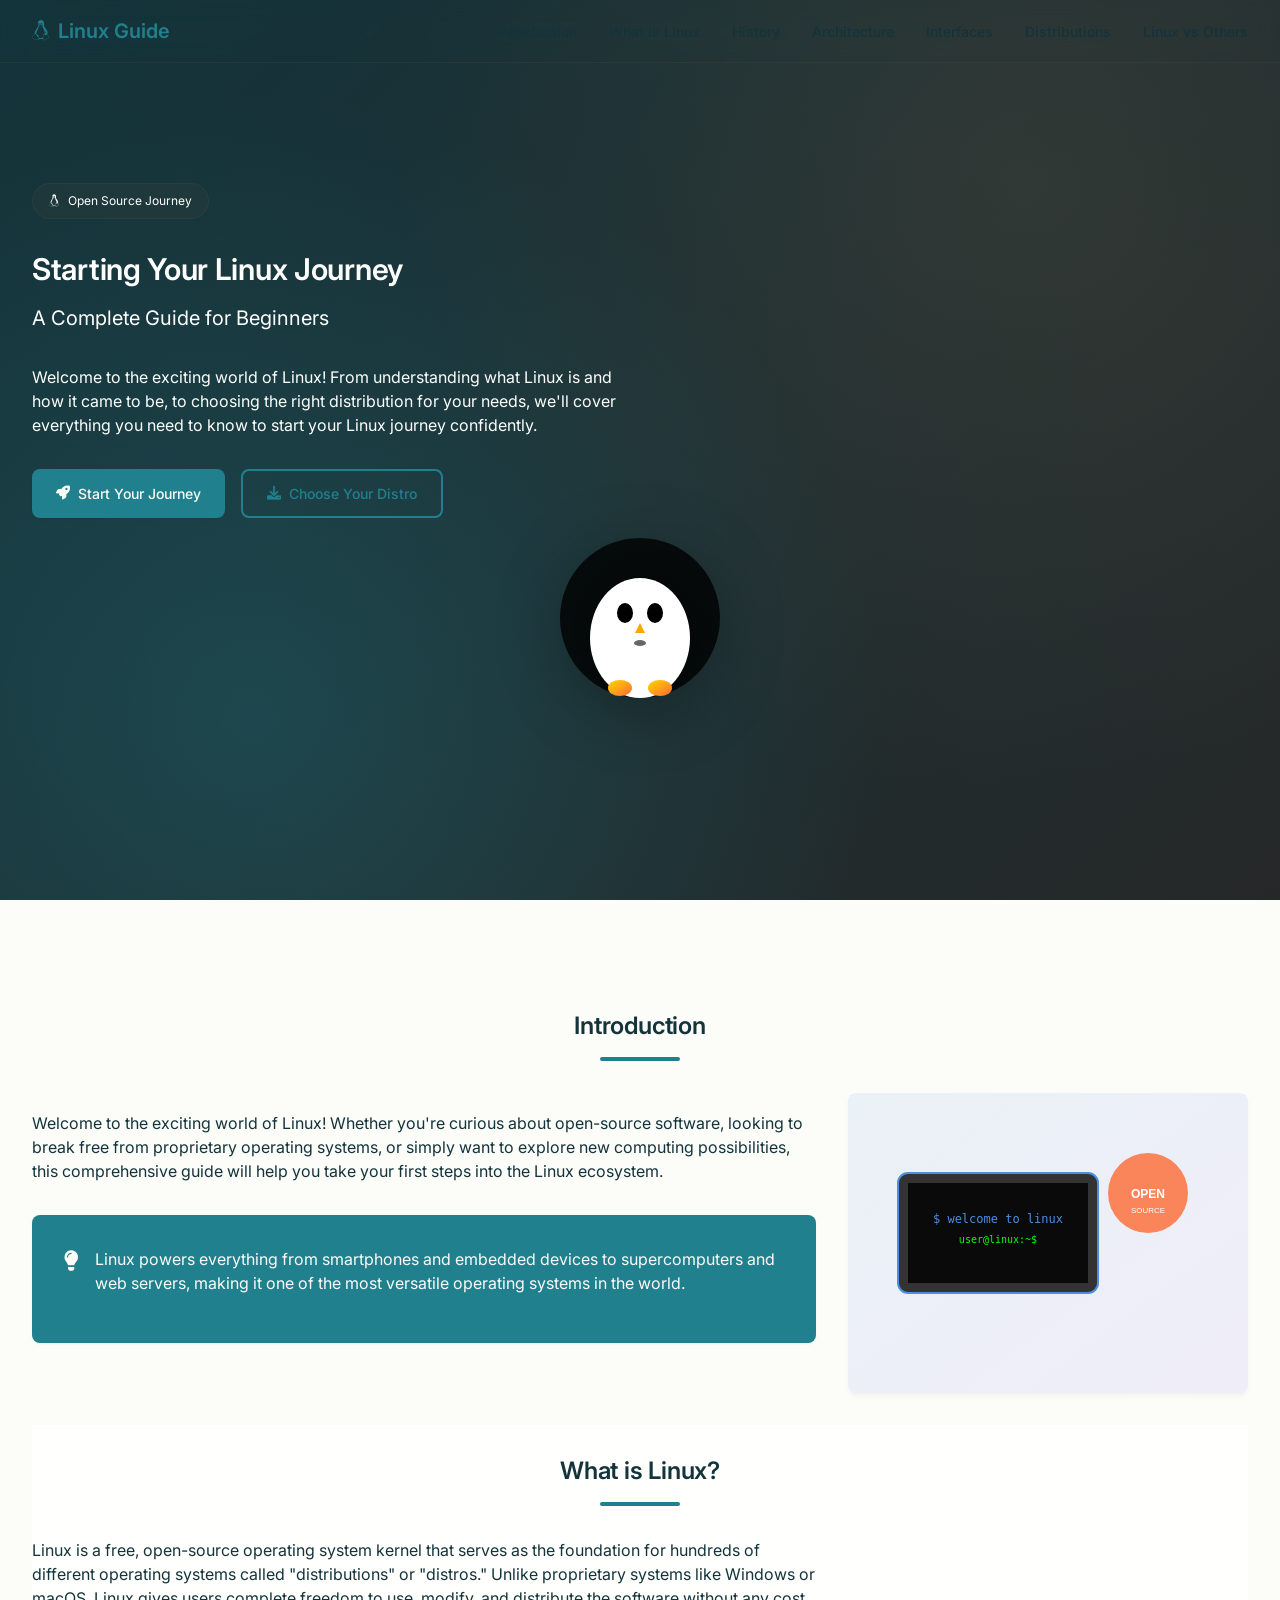
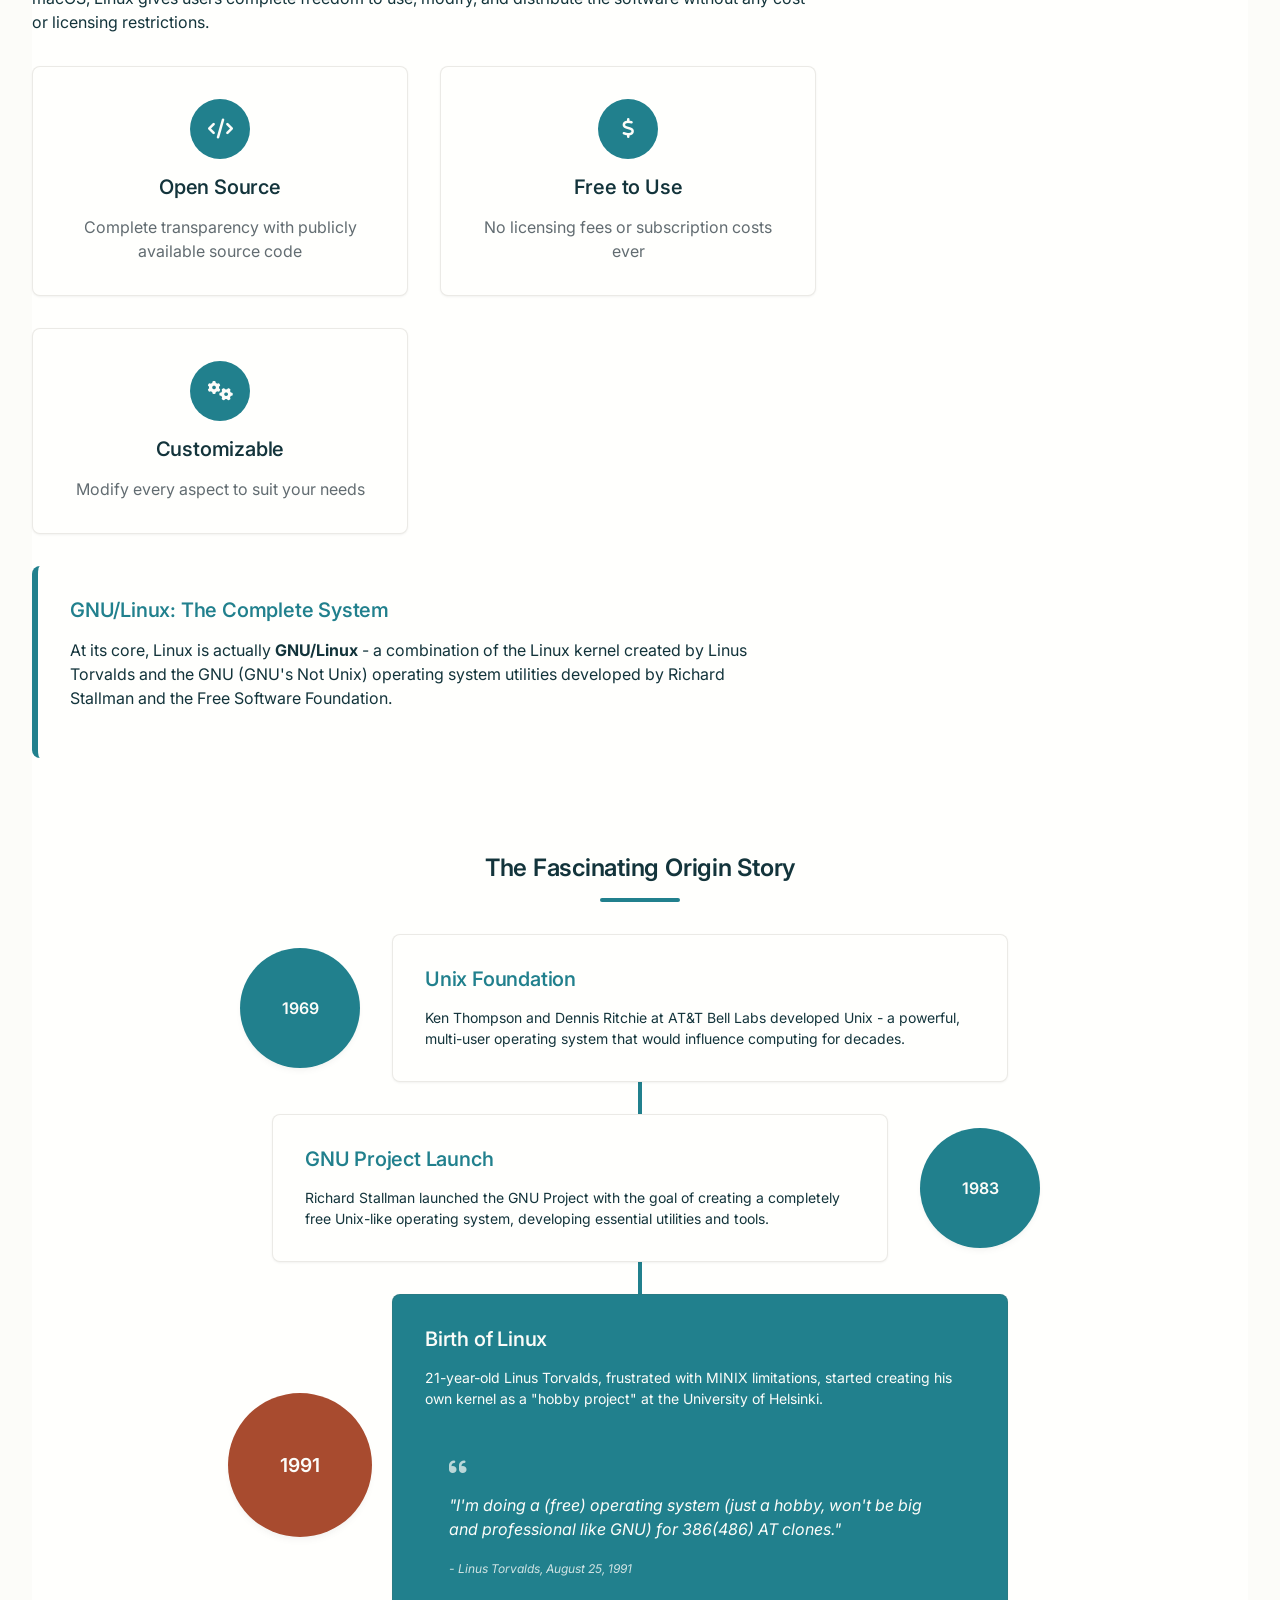
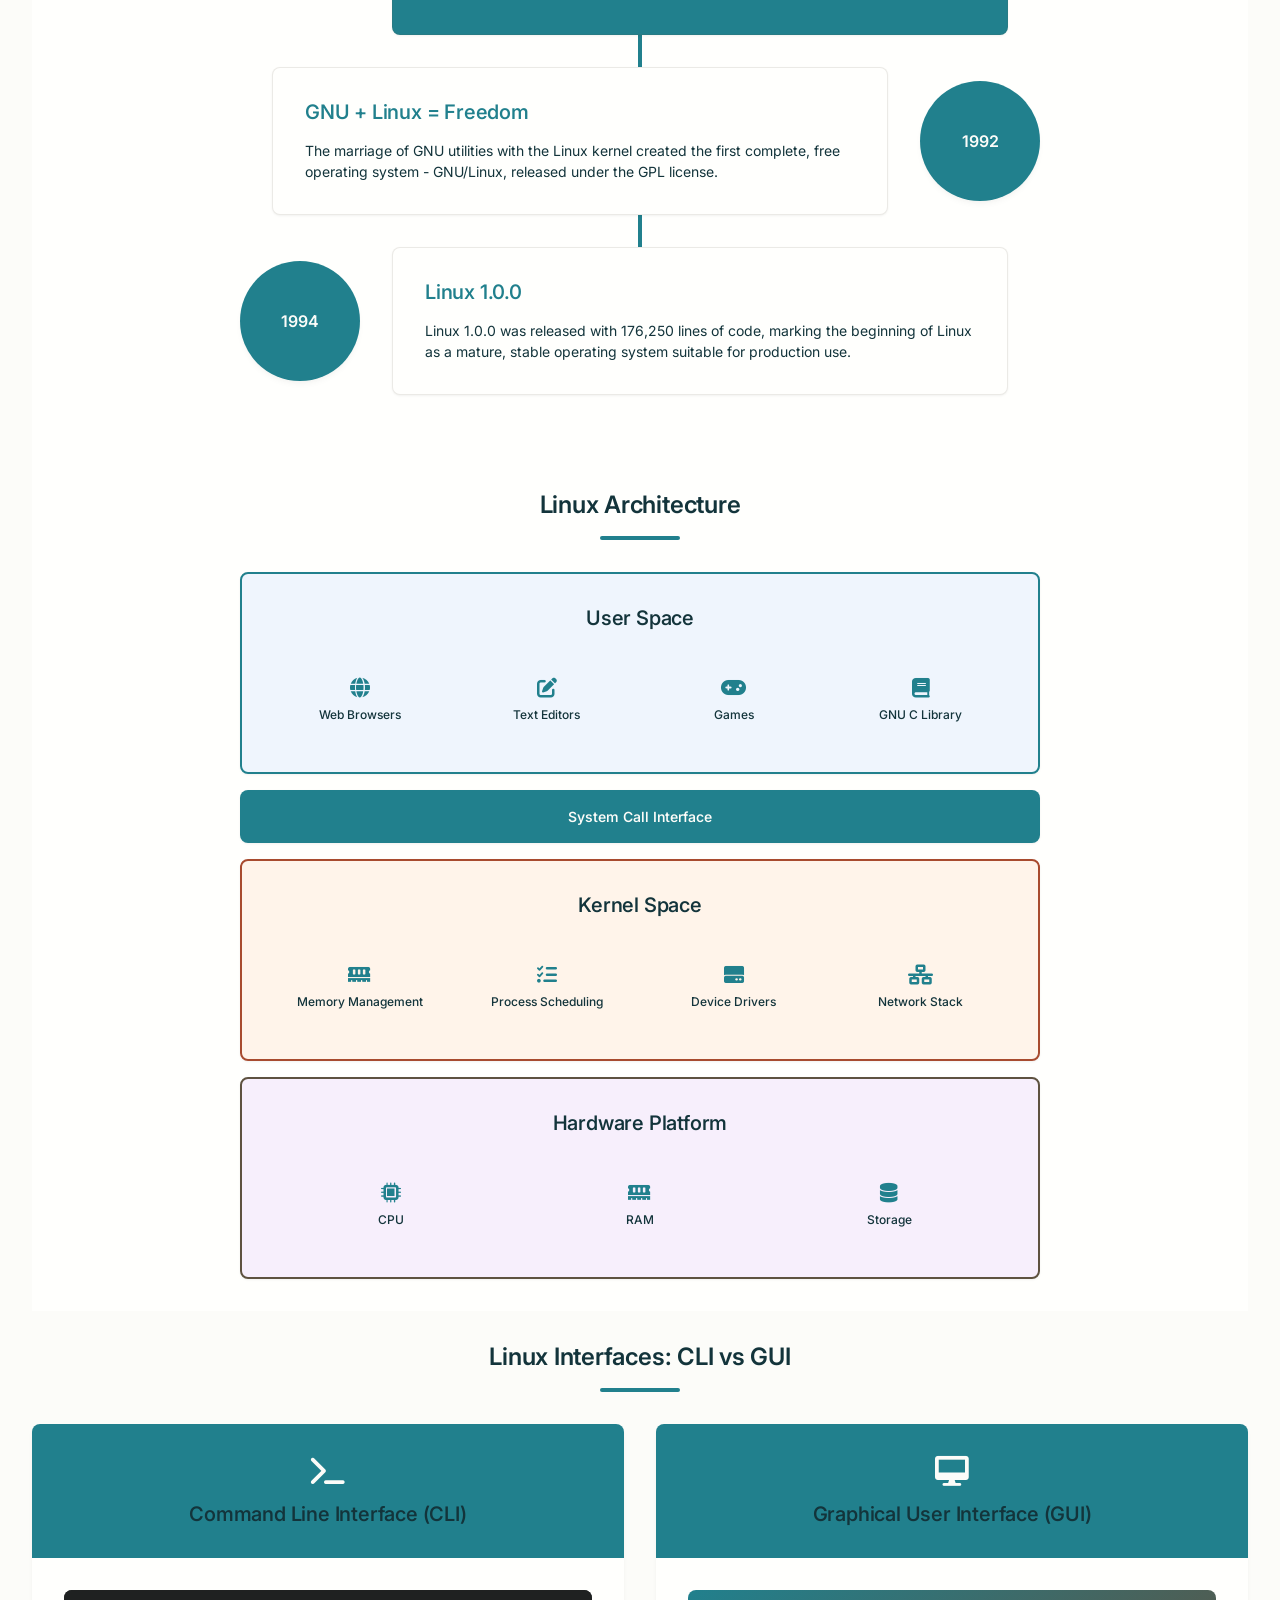
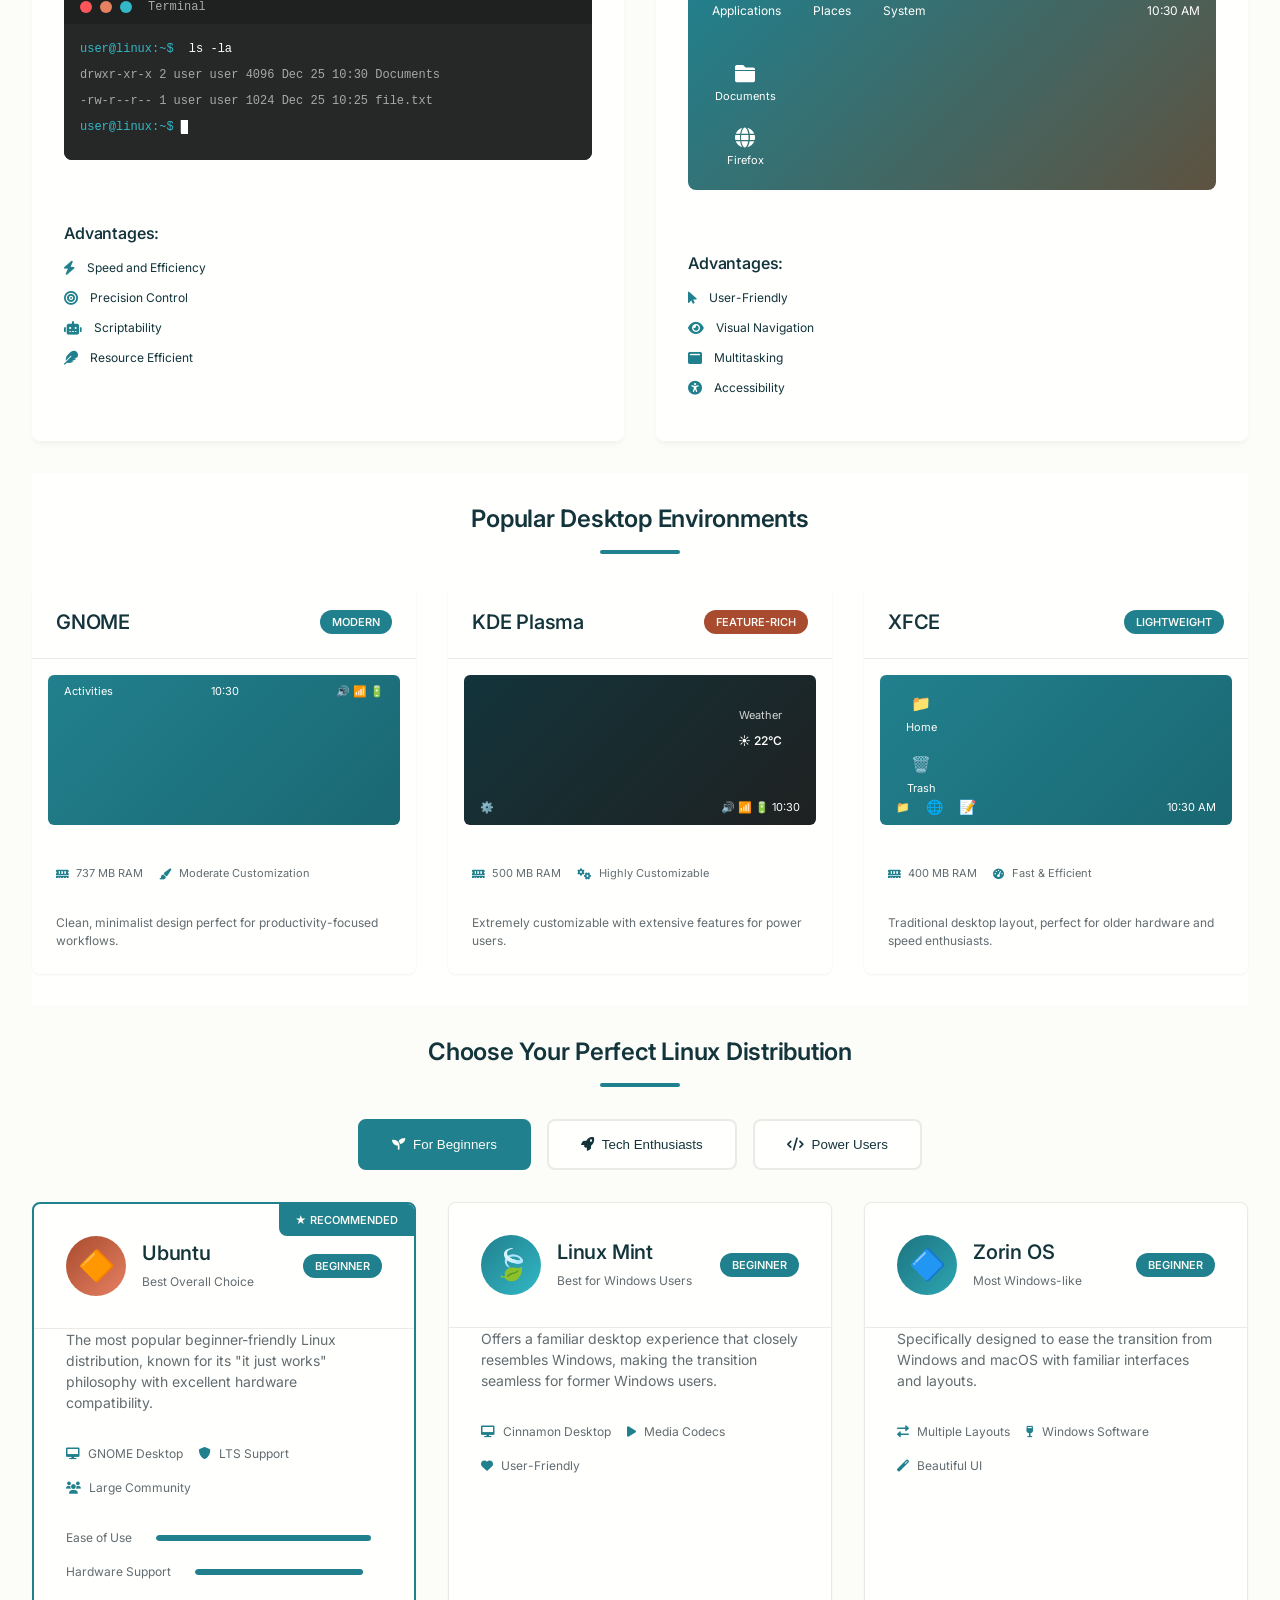
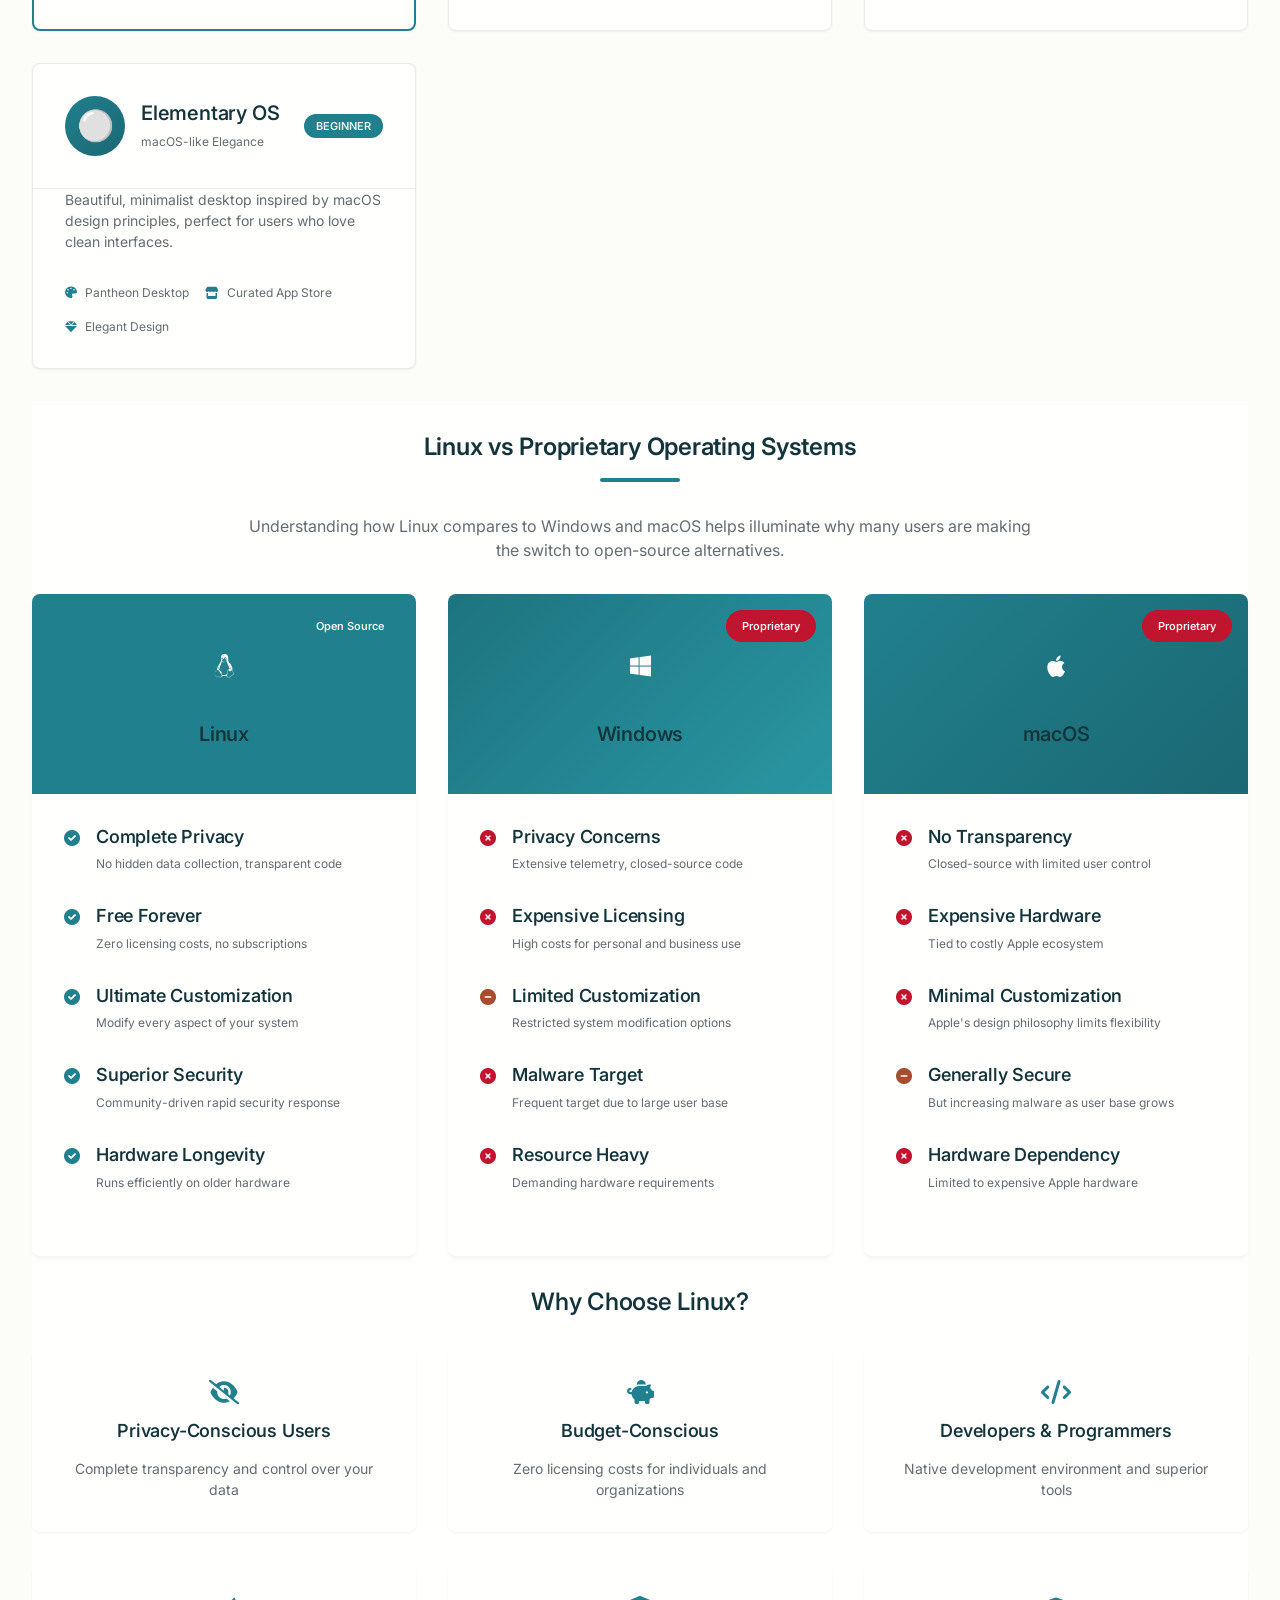
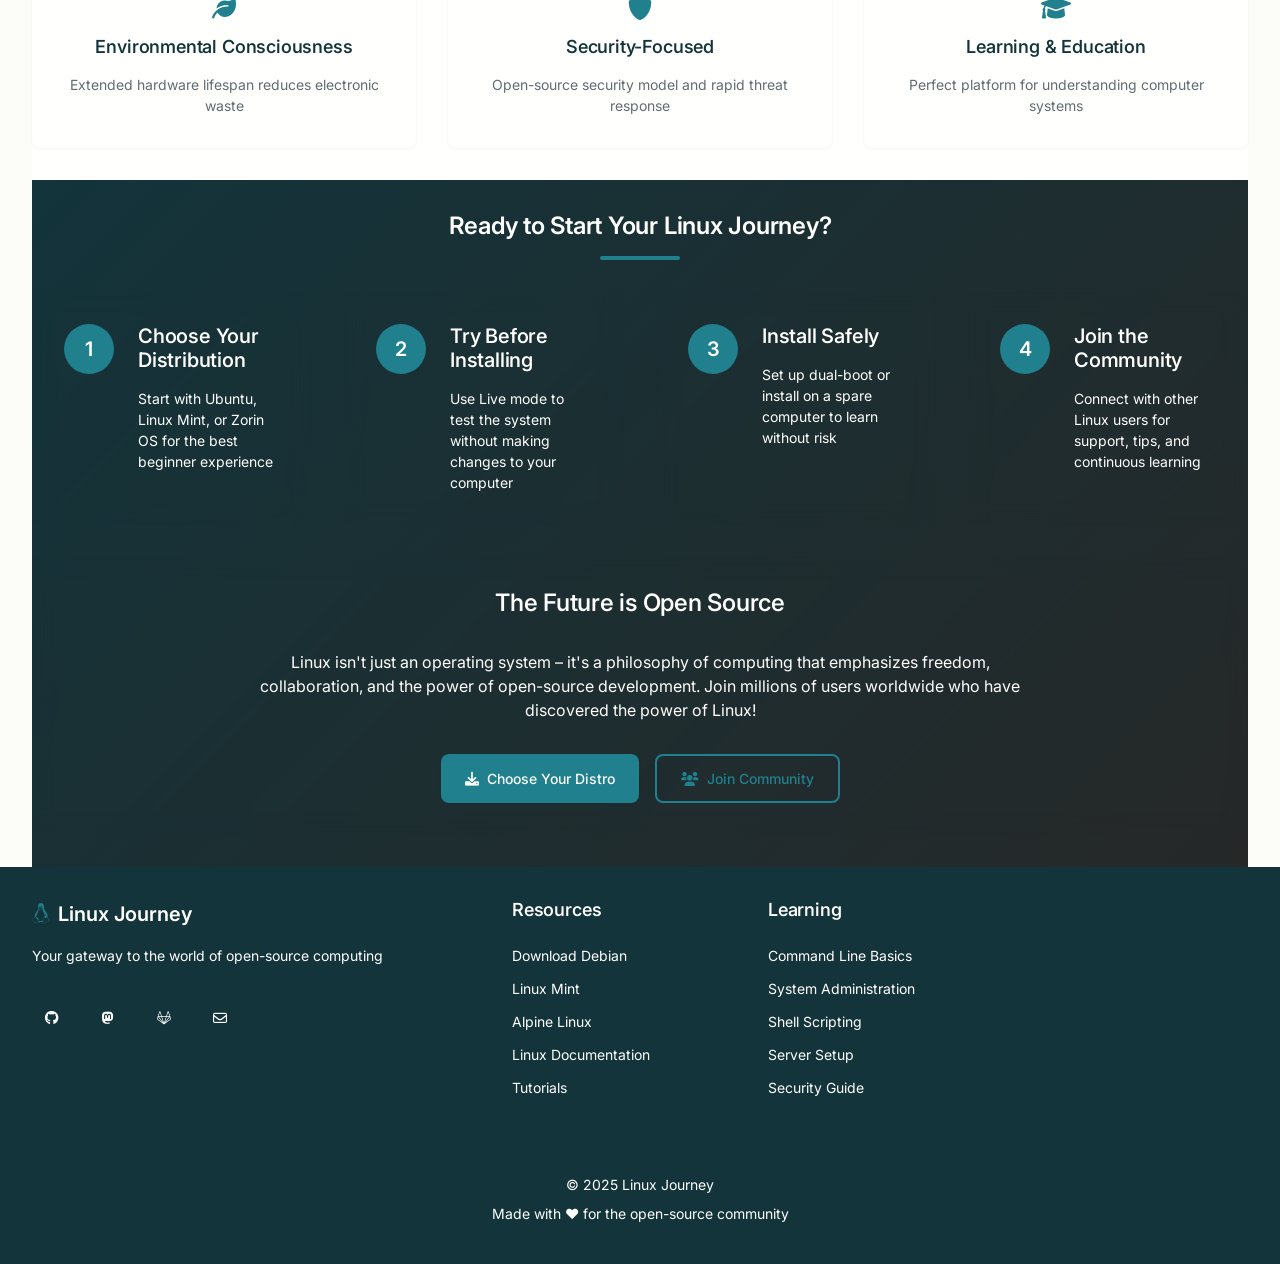
==== commit 9aa60477: "change mail in blog" ====
--- a/blogs/linux-blog.html
+++ b/blogs/linux-blog.html
@@ -1115,7 +1115,7 @@
                         <a href="https://github.com/xerofenix"><i class="fab fa-github"></i></a>
                         <a href="https://floss.social/@xero" target="_blank"><i class="fab fa-mastodon"></i></a>
                         <a href="https://gitlab.com/xerofenix" target="_blank"><i class="fab fa-gitlab"></i></a>
-                        <a href="mailto:amucs@duck.com"><i class="fa-regular fa-envelope"></i></a>
+                        <a href="mailto:xerofenix@duck.com"><i class="fa-regular fa-envelope"></i></a>
                     </div>
                 </div>
                 
--- a/css/linux-blog.css
+++ b/css/linux-blog.css
@@ -0,0 +1,2640 @@
+:root {
+  /* Primitive Color Tokens */
+  --color-white: rgba(255, 255, 255, 1);
+  --color-black: rgba(0, 0, 0, 1);
+  --color-cream-50: rgba(252, 252, 249, 1);
+  --color-cream-100: rgba(255, 255, 253, 1);
+  --color-gray-200: rgba(245, 245, 245, 1);
+  --color-gray-300: rgba(167, 169, 169, 1);
+  --color-gray-400: rgba(119, 124, 124, 1);
+  --color-slate-500: rgba(98, 108, 113, 1);
+  --color-brown-600: rgba(94, 82, 64, 1);
+  --color-charcoal-700: rgba(31, 33, 33, 1);
+  --color-charcoal-800: rgba(38, 40, 40, 1);
+  --color-slate-900: rgba(19, 52, 59, 1);
+  --color-teal-300: rgba(50, 184, 198, 1);
+  --color-teal-400: rgba(45, 166, 178, 1);
+  --color-teal-500: rgba(33, 128, 141, 1);
+  --color-teal-600: rgba(29, 116, 128, 1);
+  --color-teal-700: rgba(26, 104, 115, 1);
+  --color-teal-800: rgba(41, 150, 161, 1);
+  --color-red-400: rgba(255, 84, 89, 1);
+  --color-red-500: rgba(192, 21, 47, 1);
+  --color-orange-400: rgba(230, 129, 97, 1);
+  --color-orange-500: rgba(168, 75, 47, 1);
+
+  /* RGB versions for opacity control */
+  --color-brown-600-rgb: 94, 82, 64;
+  --color-teal-500-rgb: 33, 128, 141;
+  --color-slate-900-rgb: 19, 52, 59;
+  --color-slate-500-rgb: 98, 108, 113;
+  --color-red-500-rgb: 192, 21, 47;
+  --color-red-400-rgb: 255, 84, 89;
+  --color-orange-500-rgb: 168, 75, 47;
+  --color-orange-400-rgb: 230, 129, 97;
+
+  /* Background color tokens (Light Mode) */
+  --color-bg-1: rgba(59, 130, 246, 0.08); /* Light blue */
+  --color-bg-2: rgba(245, 158, 11, 0.08); /* Light yellow */
+  --color-bg-3: rgba(34, 197, 94, 0.08); /* Light green */
+  --color-bg-4: rgba(239, 68, 68, 0.08); /* Light red */
+  --color-bg-5: rgba(147, 51, 234, 0.08); /* Light purple */
+  --color-bg-6: rgba(249, 115, 22, 0.08); /* Light orange */
+  --color-bg-7: rgba(236, 72, 153, 0.08); /* Light pink */
+  --color-bg-8: rgba(6, 182, 212, 0.08); /* Light cyan */
+
+  /* Semantic Color Tokens (Light Mode) */
+  --color-background: var(--color-cream-50);
+  --color-surface: var(--color-cream-100);
+  --color-text: var(--color-slate-900);
+  --color-text-secondary: var(--color-slate-500);
+  --color-primary: var(--color-teal-500);
+  --color-primary-hover: var(--color-teal-600);
+  --color-primary-active: var(--color-teal-700);
+  --color-secondary: rgba(var(--color-brown-600-rgb), 0.12);
+  --color-secondary-hover: rgba(var(--color-brown-600-rgb), 0.2);
+  --color-secondary-active: rgba(var(--color-brown-600-rgb), 0.25);
+  --color-border: rgba(var(--color-brown-600-rgb), 0.2);
+  --color-btn-primary-text: var(--color-cream-50);
+  --color-card-border: rgba(var(--color-brown-600-rgb), 0.12);
+  --color-card-border-inner: rgba(var(--color-brown-600-rgb), 0.12);
+  --color-error: var(--color-red-500);
+  --color-success: var(--color-teal-500);
+  --color-warning: var(--color-orange-500);
+  --color-info: var(--color-slate-500);
+  --color-focus-ring: rgba(var(--color-teal-500-rgb), 0.4);
+  --color-select-caret: rgba(var(--color-slate-900-rgb), 0.8);
+
+  /* Common style patterns */
+  --focus-ring: 0 0 0 3px var(--color-focus-ring);
+  --focus-outline: 2px solid var(--color-primary);
+  --status-bg-opacity: 0.15;
+  --status-border-opacity: 0.25;
+  --select-caret-light: url("data:image/svg+xml,%3Csvg xmlns='http://www.w3.org/2000/svg' width='16' height='16' viewBox='0 0 24 24' fill='none' stroke='%23134252' stroke-width='2' stroke-linecap='round' stroke-linejoin='round'%3E%3Cpolyline points='6 9 12 15 18 9'%3E%3C/polyline%3E%3C/svg%3E");
+  --select-caret-dark: url("data:image/svg+xml,%3Csvg xmlns='http://www.w3.org/2000/svg' width='16' height='16' viewBox='0 0 24 24' fill='none' stroke='%23f5f5f5' stroke-width='2' stroke-linecap='round' stroke-linejoin='round'%3E%3Cpolyline points='6 9 12 15 18 9'%3E%3C/polyline%3E%3C/svg%3E");
+
+  /* RGB versions for opacity control */
+  --color-success-rgb: 33, 128, 141;
+  --color-error-rgb: 192, 21, 47;
+  --color-warning-rgb: 168, 75, 47;
+  --color-info-rgb: 98, 108, 113;
+
+  /* Typography */
+  --font-family-base: "FKGroteskNeue", "Geist", "Inter", -apple-system,
+    BlinkMacSystemFont, "Segoe UI", Roboto, sans-serif;
+  --font-family-mono: "Berkeley Mono", ui-monospace, SFMono-Regular, Menlo,
+    Monaco, Consolas, monospace;
+  --font-size-xs: 11px;
+  --font-size-sm: 12px;
+  --font-size-base: 14px;
+  --font-size-md: 14px;
+  --font-size-lg: 16px;
+  --font-size-xl: 18px;
+  --font-size-2xl: 20px;
+  --font-size-3xl: 24px;
+  --font-size-4xl: 30px;
+  --font-weight-normal: 400;
+  --font-weight-medium: 500;
+  --font-weight-semibold: 550;
+  --font-weight-bold: 600;
+  --line-height-tight: 1.2;
+  --line-height-normal: 1.5;
+  --letter-spacing-tight: -0.01em;
+
+  /* Spacing */
+  --space-0: 0;
+  --space-1: 1px;
+  --space-2: 2px;
+  --space-4: 4px;
+  --space-6: 6px;
+  --space-8: 8px;
+  --space-10: 10px;
+  --space-12: 12px;
+  --space-16: 16px;
+  --space-20: 20px;
+  --space-24: 24px;
+  --space-32: 32px;
+
+  /* Border Radius */
+  --radius-sm: 6px;
+  --radius-base: 8px;
+  --radius-md: 10px;
+  --radius-lg: 12px;
+  --radius-full: 9999px;
+
+  /* Shadows */
+  --shadow-xs: 0 1px 2px rgba(0, 0, 0, 0.02);
+  --shadow-sm: 0 1px 3px rgba(0, 0, 0, 0.04), 0 1px 2px rgba(0, 0, 0, 0.02);
+  --shadow-md: 0 4px 6px -1px rgba(0, 0, 0, 0.04),
+    0 2px 4px -1px rgba(0, 0, 0, 0.02);
+  --shadow-lg: 0 10px 15px -3px rgba(0, 0, 0, 0.04),
+    0 4px 6px -2px rgba(0, 0, 0, 0.02);
+  --shadow-inset-sm: inset 0 1px 0 rgba(255, 255, 255, 0.15),
+    inset 0 -1px 0 rgba(0, 0, 0, 0.03);
+
+  /* Animation */
+  --duration-fast: 150ms;
+  --duration-normal: 250ms;
+  --ease-standard: cubic-bezier(0.16, 1, 0.3, 1);
+
+  /* Layout */
+  --container-sm: 640px;
+  --container-md: 768px;
+  --container-lg: 1024px;
+  --container-xl: 1280px;
+}
+
+/* Dark mode colors */
+@media (prefers-color-scheme: dark) {
+  :root {
+    /* RGB versions for opacity control (Dark Mode) */
+    --color-gray-400-rgb: 119, 124, 124;
+    --color-teal-300-rgb: 50, 184, 198;
+    --color-gray-300-rgb: 167, 169, 169;
+    --color-gray-200-rgb: 245, 245, 245;
+
+    /* Background color tokens (Dark Mode) */
+    --color-bg-1: rgba(29, 78, 216, 0.15); /* Dark blue */
+    --color-bg-2: rgba(180, 83, 9, 0.15); /* Dark yellow */
+    --color-bg-3: rgba(21, 128, 61, 0.15); /* Dark green */
+    --color-bg-4: rgba(185, 28, 28, 0.15); /* Dark red */
+    --color-bg-5: rgba(107, 33, 168, 0.15); /* Dark purple */
+    --color-bg-6: rgba(194, 65, 12, 0.15); /* Dark orange */
+    --color-bg-7: rgba(190, 24, 93, 0.15); /* Dark pink */
+    --color-bg-8: rgba(8, 145, 178, 0.15); /* Dark cyan */
+    
+    /* Semantic Color Tokens (Dark Mode) */
+    --color-background: var(--color-charcoal-700);
+    --color-surface: var(--color-charcoal-800);
+    --color-text: var(--color-gray-200);
+    --color-text-secondary: rgba(var(--color-gray-300-rgb), 0.7);
+    --color-primary: var(--color-teal-300);
+    --color-primary-hover: var(--color-teal-400);
+    --color-primary-active: var(--color-teal-800);
+    --color-secondary: rgba(var(--color-gray-400-rgb), 0.15);
+    --color-secondary-hover: rgba(var(--color-gray-400-rgb), 0.25);
+    --color-secondary-active: rgba(var(--color-gray-400-rgb), 0.3);
+    --color-border: rgba(var(--color-gray-400-rgb), 0.3);
+    --color-error: var(--color-red-400);
+    --color-success: var(--color-teal-300);
+    --color-warning: var(--color-orange-400);
+    --color-info: var(--color-gray-300);
+    --color-focus-ring: rgba(var(--color-teal-300-rgb), 0.4);
+    --color-btn-primary-text: var(--color-slate-900);
+    --color-card-border: rgba(var(--color-gray-400-rgb), 0.2);
+    --color-card-border-inner: rgba(var(--color-gray-400-rgb), 0.15);
+    --shadow-inset-sm: inset 0 1px 0 rgba(255, 255, 255, 0.1),
+      inset 0 -1px 0 rgba(0, 0, 0, 0.15);
+    --button-border-secondary: rgba(var(--color-gray-400-rgb), 0.2);
+    --color-border-secondary: rgba(var(--color-gray-400-rgb), 0.2);
+    --color-select-caret: rgba(var(--color-gray-200-rgb), 0.8);
+
+    /* Common style patterns - updated for dark mode */
+    --focus-ring: 0 0 0 3px var(--color-focus-ring);
+    --focus-outline: 2px solid var(--color-primary);
+    --status-bg-opacity: 0.15;
+    --status-border-opacity: 0.25;
+    --select-caret-light: url("data:image/svg+xml,%3Csvg xmlns='http://www.w3.org/2000/svg' width='16' height='16' viewBox='0 0 24 24' fill='none' stroke='%23134252' stroke-width='2' stroke-linecap='round' stroke-linejoin='round'%3E%3Cpolyline points='6 9 12 15 18 9'%3E%3C/polyline%3E%3C/svg%3E");
+    --select-caret-dark: url("data:image/svg+xml,%3Csvg xmlns='http://www.w3.org/2000/svg' width='16' height='16' viewBox='0 0 24 24' fill='none' stroke='%23f5f5f5' stroke-width='2' stroke-linecap='round' stroke-linejoin='round'%3E%3Cpolyline points='6 9 12 15 18 9'%3E%3C/polyline%3E%3C/svg%3E");
+
+    /* RGB versions for dark mode */
+    --color-success-rgb: var(--color-teal-300-rgb);
+    --color-error-rgb: var(--color-red-400-rgb);
+    --color-warning-rgb: var(--color-orange-400-rgb);
+    --color-info-rgb: var(--color-gray-300-rgb);
+  }
+}
+
+/* Data attribute for manual theme switching */
+[data-color-scheme="dark"] {
+  /* RGB versions for opacity control (dark mode) */
+  --color-gray-400-rgb: 119, 124, 124;
+  --color-teal-300-rgb: 50, 184, 198;
+  --color-gray-300-rgb: 167, 169, 169;
+  --color-gray-200-rgb: 245, 245, 245;
+
+  /* Colorful background palette - Dark Mode */
+  --color-bg-1: rgba(29, 78, 216, 0.15); /* Dark blue */
+  --color-bg-2: rgba(180, 83, 9, 0.15); /* Dark yellow */
+  --color-bg-3: rgba(21, 128, 61, 0.15); /* Dark green */
+  --color-bg-4: rgba(185, 28, 28, 0.15); /* Dark red */
+  --color-bg-5: rgba(107, 33, 168, 0.15); /* Dark purple */
+  --color-bg-6: rgba(194, 65, 12, 0.15); /* Dark orange */
+  --color-bg-7: rgba(190, 24, 93, 0.15); /* Dark pink */
+  --color-bg-8: rgba(8, 145, 178, 0.15); /* Dark cyan */
+  
+  /* Semantic Color Tokens (Dark Mode) */
+  --color-background: var(--color-charcoal-700);
+  --color-surface: var(--color-charcoal-800);
+  --color-text: var(--color-gray-200);
+  --color-text-secondary: rgba(var(--color-gray-300-rgb), 0.7);
+  --color-primary: var(--color-teal-300);
+  --color-primary-hover: var(--color-teal-400);
+  --color-primary-active: var(--color-teal-800);
+  --color-secondary: rgba(var(--color-gray-400-rgb), 0.15);
+  --color-secondary-hover: rgba(var(--color-gray-400-rgb), 0.25);
+  --color-secondary-active: rgba(var(--color-gray-400-rgb), 0.3);
+  --color-border: rgba(var(--color-gray-400-rgb), 0.3);
+  --color-error: var(--color-red-400);
+  --color-success: var(--color-teal-300);
+  --color-warning: var(--color-orange-400);
+  --color-info: var(--color-gray-300);
+  --color-focus-ring: rgba(var(--color-teal-300-rgb), 0.4);
+  --color-btn-primary-text: var(--color-slate-900);
+  --color-card-border: rgba(var(--color-gray-400-rgb), 0.15);
+  --color-card-border-inner: rgba(var(--color-gray-400-rgb), 0.15);
+  --shadow-inset-sm: inset 0 1px 0 rgba(255, 255, 255, 0.1),
+    inset 0 -1px 0 rgba(0, 0, 0, 0.15);
+  --color-border-secondary: rgba(var(--color-gray-400-rgb), 0.2);
+  --color-select-caret: rgba(var(--color-gray-200-rgb), 0.8);
+
+  /* Common style patterns - updated for dark mode */
+  --focus-ring: 0 0 0 3px var(--color-focus-ring);
+  --focus-outline: 2px solid var(--color-primary);
+  --status-bg-opacity: 0.15;
+  --status-border-opacity: 0.25;
+  --select-caret-light: url("data:image/svg+xml,%3Csvg xmlns='http://www.w3.org/2000/svg' width='16' height='16' viewBox='0 0 24 24' fill='none' stroke='%23134252' stroke-width='2' stroke-linecap='round' stroke-linejoin='round'%3E%3Cpolyline points='6 9 12 15 18 9'%3E%3C/polyline%3E%3C/svg%3E");
+  --select-caret-dark: url("data:image/svg+xml,%3Csvg xmlns='http://www.w3.org/2000/svg' width='16' height='16' viewBox='0 0 24 24' fill='none' stroke='%23f5f5f5' stroke-width='2' stroke-linecap='round' stroke-linejoin='round'%3E%3Cpolyline points='6 9 12 15 18 9'%3E%3C/polyline%3E%3C/svg%3E");
+
+  /* RGB versions for dark mode */
+  --color-success-rgb: var(--color-teal-300-rgb);
+  --color-error-rgb: var(--color-red-400-rgb);
+  --color-warning-rgb: var(--color-orange-400-rgb);
+  --color-info-rgb: var(--color-gray-300-rgb);
+}
+
+[data-color-scheme="light"] {
+  /* RGB versions for opacity control (light mode) */
+  --color-brown-600-rgb: 94, 82, 64;
+  --color-teal-500-rgb: 33, 128, 141;
+  --color-slate-900-rgb: 19, 52, 59;
+  
+  /* Semantic Color Tokens (Light Mode) */
+  --color-background: var(--color-cream-50);
+  --color-surface: var(--color-cream-100);
+  --color-text: var(--color-slate-900);
+  --color-text-secondary: var(--color-slate-500);
+  --color-primary: var(--color-teal-500);
+  --color-primary-hover: var(--color-teal-600);
+  --color-primary-active: var(--color-teal-700);
+  --color-secondary: rgba(var(--color-brown-600-rgb), 0.12);
+  --color-secondary-hover: rgba(var(--color-brown-600-rgb), 0.2);
+  --color-secondary-active: rgba(var(--color-brown-600-rgb), 0.25);
+  --color-border: rgba(var(--color-brown-600-rgb), 0.2);
+  --color-btn-primary-text: var(--color-cream-50);
+  --color-card-border: rgba(var(--color-brown-600-rgb), 0.12);
+  --color-card-border-inner: rgba(var(--color-brown-600-rgb), 0.12);
+  --color-error: var(--color-red-500);
+  --color-success: var(--color-teal-500);
+  --color-warning: var(--color-orange-500);
+  --color-info: var(--color-slate-500);
+  --color-focus-ring: rgba(var(--color-teal-500-rgb), 0.4);
+
+  /* RGB versions for light mode */
+  --color-success-rgb: var(--color-teal-500-rgb);
+  --color-error-rgb: var(--color-red-500-rgb);
+  --color-warning-rgb: var(--color-orange-500-rgb);
+  --color-info-rgb: var(--color-slate-500-rgb);
+}
+
+/* Base styles */
+html {
+  font-size: var(--font-size-base);
+  font-family: var(--font-family-base);
+  line-height: var(--line-height-normal);
+  color: var(--color-text);
+  background-color: var(--color-background);
+  -webkit-font-smoothing: antialiased;
+  box-sizing: border-box;
+}
+
+body {
+  margin: 0;
+  padding: 0;
+}
+
+*,
+*::before,
+*::after {
+  box-sizing: inherit;
+}
+
+/* Typography */
+h1,
+h2,
+h3,
+h4,
+h5,
+h6 {
+  margin: 0;
+  font-weight: var(--font-weight-semibold);
+  line-height: var(--line-height-tight);
+  color: var(--color-text);
+  letter-spacing: var(--letter-spacing-tight);
+}
+
+h1 {
+  font-size: var(--font-size-4xl);
+}
+h2 {
+  font-size: var(--font-size-3xl);
+}
+h3 {
+  font-size: var(--font-size-2xl);
+}
+h4 {
+  font-size: var(--font-size-xl);
+}
+h5 {
+  font-size: var(--font-size-lg);
+}
+h6 {
+  font-size: var(--font-size-md);
+}
+
+p {
+  margin: 0 0 var(--space-16) 0;
+}
+
+a {
+  color: var(--color-primary);
+  text-decoration: none;
+  transition: color var(--duration-fast) var(--ease-standard);
+}
+
+a:hover {
+  color: var(--color-primary-hover);
+}
+
+code,
+pre {
+  font-family: var(--font-family-mono);
+  font-size: calc(var(--font-size-base) * 0.95);
+  background-color: var(--color-secondary);
+  border-radius: var(--radius-sm);
+}
+
+code {
+  padding: var(--space-1) var(--space-4);
+}
+
+pre {
+  padding: var(--space-16);
+  margin: var(--space-16) 0;
+  overflow: auto;
+  border: 1px solid var(--color-border);
+}
+
+pre code {
+  background: none;
+  padding: 0;
+}
+
+/* Buttons */
+.btn {
+  display: inline-flex;
+  align-items: center;
+  justify-content: center;
+  padding: var(--space-8) var(--space-16);
+  border-radius: var(--radius-base);
+  font-size: var(--font-size-base);
+  font-weight: 500;
+  line-height: 1.5;
+  cursor: pointer;
+  transition: all var(--duration-normal) var(--ease-standard);
+  border: none;
+  text-decoration: none;
+  position: relative;
+}
+
+.btn:focus-visible {
+  outline: none;
+  box-shadow: var(--focus-ring);
+}
+
+.btn--primary {
+  background: var(--color-primary);
+  color: var(--color-btn-primary-text);
+}
+
+.btn--primary:hover {
+  background: var(--color-primary-hover);
+}
+
+.btn--primary:active {
+  background: var(--color-primary-active);
+}
+
+.btn--secondary {
+  background: var(--color-secondary);
+  color: var(--color-text);
+}
+
+.btn--secondary:hover {
+  background: var(--color-secondary-hover);
+}
+
+.btn--secondary:active {
+  background: var(--color-secondary-active);
+}
+
+.btn--outline {
+  background: transparent;
+  border: 1px solid var(--color-border);
+  color: var(--color-text);
+}
+
+.btn--outline:hover {
+  background: var(--color-secondary);
+}
+
+.btn--sm {
+  padding: var(--space-4) var(--space-12);
+  font-size: var(--font-size-sm);
+  border-radius: var(--radius-sm);
+}
+
+.btn--lg {
+  padding: var(--space-10) var(--space-20);
+  font-size: var(--font-size-lg);
+  border-radius: var(--radius-md);
+}
+
+.btn--full-width {
+  width: 100%;
+}
+
+.btn:disabled {
+  opacity: 0.5;
+  cursor: not-allowed;
+}
+
+/* Form elements */
+.form-control {
+  display: block;
+  width: 100%;
+  padding: var(--space-8) var(--space-12);
+  font-size: var(--font-size-md);
+  line-height: 1.5;
+  color: var(--color-text);
+  background-color: var(--color-surface);
+  border: 1px solid var(--color-border);
+  border-radius: var(--radius-base);
+  transition: border-color var(--duration-fast) var(--ease-standard),
+    box-shadow var(--duration-fast) var(--ease-standard);
+}
+
+textarea.form-control {
+  font-family: var(--font-family-base);
+  font-size: var(--font-size-base);
+}
+
+select.form-control {
+  padding: var(--space-8) var(--space-12);
+  -webkit-appearance: none;
+  -moz-appearance: none;
+  appearance: none;
+  background-image: var(--select-caret-light);
+  background-repeat: no-repeat;
+  background-position: right var(--space-12) center;
+  background-size: 16px;
+  padding-right: var(--space-32);
+}
+
+/* Add a dark mode specific caret */
+@media (prefers-color-scheme: dark) {
+  select.form-control {
+    background-image: var(--select-caret-dark);
+  }
+}
+
+/* Also handle data-color-scheme */
+[data-color-scheme="dark"] select.form-control {
+  background-image: var(--select-caret-dark);
+}
+
+[data-color-scheme="light"] select.form-control {
+  background-image: var(--select-caret-light);
+}
+
+.form-control:focus {
+  border-color: var(--color-primary);
+  outline: var(--focus-outline);
+}
+
+.form-label {
+  display: block;
+  margin-bottom: var(--space-8);
+  font-weight: var(--font-weight-medium);
+  font-size: var(--font-size-sm);
+}
+
+.form-group {
+  margin-bottom: var(--space-16);
+}
+
+/* Card component */
+.card {
+  background-color: var(--color-surface);
+  border-radius: var(--radius-lg);
+  border: 1px solid var(--color-card-border);
+  box-shadow: var(--shadow-sm);
+  overflow: hidden;
+  transition: box-shadow var(--duration-normal) var(--ease-standard);
+}
+
+.card:hover {
+  box-shadow: var(--shadow-md);
+}
+
+.card__body {
+  padding: var(--space-16);
+}
+
+.card__header,
+.card__footer {
+  padding: var(--space-16);
+  border-bottom: 1px solid var(--color-card-border-inner);
+}
+
+/* Status indicators - simplified with CSS variables */
+.status {
+  display: inline-flex;
+  align-items: center;
+  padding: var(--space-6) var(--space-12);
+  border-radius: var(--radius-full);
+  font-weight: var(--font-weight-medium);
+  font-size: var(--font-size-sm);
+}
+
+.status--success {
+  background-color: rgba(
+    var(--color-success-rgb, 33, 128, 141),
+    var(--status-bg-opacity)
+  );
+  color: var(--color-success);
+  border: 1px solid
+    rgba(var(--color-success-rgb, 33, 128, 141), var(--status-border-opacity));
+}
+
+.status--error {
+  background-color: rgba(
+    var(--color-error-rgb, 192, 21, 47),
+    var(--status-bg-opacity)
+  );
+  color: var(--color-error);
+  border: 1px solid
+    rgba(var(--color-error-rgb, 192, 21, 47), var(--status-border-opacity));
+}
+
+.status--warning {
+  background-color: rgba(
+    var(--color-warning-rgb, 168, 75, 47),
+    var(--status-bg-opacity)
+  );
+  color: var(--color-warning);
+  border: 1px solid
+    rgba(var(--color-warning-rgb, 168, 75, 47), var(--status-border-opacity));
+}
+
+.status--info {
+  background-color: rgba(
+    var(--color-info-rgb, 98, 108, 113),
+    var(--status-bg-opacity)
+  );
+  color: var(--color-info);
+  border: 1px solid
+    rgba(var(--color-info-rgb, 98, 108, 113), var(--status-border-opacity));
+}
+
+/* Container layout */
+.container {
+  width: 100%;
+  margin-right: auto;
+  margin-left: auto;
+  padding-right: var(--space-16);
+  padding-left: var(--space-16);
+}
+
+@media (min-width: 640px) {
+  .container {
+    max-width: var(--container-sm);
+  }
+}
+@media (min-width: 768px) {
+  .container {
+    max-width: var(--container-md);
+  }
+}
+@media (min-width: 1024px) {
+  .container {
+    max-width: var(--container-lg);
+  }
+}
+@media (min-width: 1280px) {
+  .container {
+    max-width: var(--container-xl);
+  }
+}
+
+/* Utility classes */
+.flex {
+  display: flex;
+}
+.flex-col {
+  flex-direction: column;
+}
+.items-center {
+  align-items: center;
+}
+.justify-center {
+  justify-content: center;
+}
+.justify-between {
+  justify-content: space-between;
+}
+.gap-4 {
+  gap: var(--space-4);
+}
+.gap-8 {
+  gap: var(--space-8);
+}
+.gap-16 {
+  gap: var(--space-16);
+}
+
+.m-0 {
+  margin: 0;
+}
+.mt-8 {
+  margin-top: var(--space-8);
+}
+.mb-8 {
+  margin-bottom: var(--space-8);
+}
+.mx-8 {
+  margin-left: var(--space-8);
+  margin-right: var(--space-8);
+}
+.my-8 {
+  margin-top: var(--space-8);
+  margin-bottom: var(--space-8);
+}
+
+.p-0 {
+  padding: 0;
+}
+.py-8 {
+  padding-top: var(--space-8);
+  padding-bottom: var(--space-8);
+}
+.px-8 {
+  padding-left: var(--space-8);
+  padding-right: var(--space-8);
+}
+.py-16 {
+  padding-top: var(--space-16);
+  padding-bottom: var(--space-16);
+}
+.px-16 {
+  padding-left: var(--space-16);
+  padding-right: var(--space-16);
+}
+
+.block {
+  display: block;
+}
+.hidden {
+  display: none;
+}
+
+/* Accessibility */
+.sr-only {
+  position: absolute;
+  width: 1px;
+  height: 1px;
+  padding: 0;
+  margin: -1px;
+  overflow: hidden;
+  clip: rect(0, 0, 0, 0);
+  white-space: nowrap;
+  border-width: 0;
+}
+
+:focus-visible {
+  outline: var(--focus-outline);
+  outline-offset: 2px;
+}
+
+/* Dark mode specifics */
+[data-color-scheme="dark"] .btn--outline {
+  border: 1px solid var(--color-border-secondary);
+}
+
+@font-face {
+  font-family: 'FKGroteskNeue';
+  src: url('https://r2cdn.perplexity.ai/fonts/FKGroteskNeue.woff2')
+    format('woff2');
+}
+
+/* END PERPLEXITY DESIGN SYSTEM */
+/* Reset and Base Styles */
+* {
+    margin: 0;
+    padding: 0;
+    box-sizing: border-box;
+}
+
+body {
+    font-family: var(--font-family-base);
+    line-height: var(--line-height-normal);
+    color: var(--color-text);
+    background-color: var(--color-background);
+    font-size: var(--font-size-base);
+    overflow-x: hidden;
+    -webkit-font-smoothing: antialiased;
+}
+
+/* Typography */
+h1, h2, h3, h4, h5, h6 {
+    font-weight: var(--font-weight-semibold);
+    line-height: var(--line-height-tight);
+    margin-bottom: var(--space-16);
+    color: var(--color-text);
+    letter-spacing: var(--letter-spacing-tight);
+}
+
+h1 { font-size: var(--font-size-4xl); }
+h2 { font-size: var(--font-size-3xl); }
+h3 { font-size: var(--font-size-2xl); }
+h4 { font-size: var(--font-size-xl); }
+h5 { font-size: var(--font-size-lg); }
+h6 { font-size: var(--font-size-base); }
+
+p { margin-bottom: var(--space-16); }
+
+/* Container */
+.container {
+    max-width: var(--container-xl);
+    margin: 0 auto;
+    padding: 0 var(--space-32);
+}
+
+/* Buttons */
+.btn {
+    display: inline-flex;
+    align-items: center;
+    gap: var(--space-8);
+    padding: var(--space-12) var(--space-24);
+    border: none;
+    border-radius: var(--radius-base);
+    font-size: var(--font-size-base);
+    font-weight: var(--font-weight-medium);
+    text-decoration: none;
+    cursor: pointer;
+    transition: all var(--duration-normal) var(--ease-standard);
+    position: relative;
+    overflow: hidden;
+}
+
+.btn:focus-visible {
+    outline: none;
+    box-shadow: var(--focus-ring);
+}
+
+.btn-primary {
+    background: var(--color-primary);
+    color: var(--color-btn-primary-text);
+    box-shadow: var(--shadow-sm);
+}
+
+.btn-primary:hover {
+    background: var(--color-primary-hover);
+    transform: translateY(-2px);
+    box-shadow: var(--shadow-md);
+}
+
+.btn-secondary {
+    background: transparent;
+    color: var(--color-primary);
+    border: 2px solid var(--color-primary);
+}
+
+.btn-secondary:hover {
+    background: var(--color-primary);
+    color: var(--color-btn-primary-text);
+    transform: translateY(-2px);
+}
+
+/* Hero Section */
+.hero-section {
+    min-height: 100vh;
+    background: linear-gradient(135deg, var(--color-slate-900), var(--color-charcoal-800));
+    color: var(--color-cream-100);
+    display: flex;
+    align-items: center;
+    position: relative;
+    overflow: hidden;
+}
+
+.hero-overlay {
+    position: absolute;
+    top: 0;
+    left: 0;
+    right: 0;
+    bottom: 0;
+    background: 
+        radial-gradient(circle at 20% 80%, rgba(var(--color-teal-500-rgb), 0.3) 0%, transparent 50%),
+        radial-gradient(circle at 80% 20%, rgba(var(--color-brown-600-rgb), 0.3) 0%, transparent 50%);
+}
+
+.hero-content {
+    flex: 1;
+    position: relative;
+    z-index: 2;
+}
+
+.hero-badge {
+    display: inline-flex;
+    align-items: center;
+    gap: var(--space-8);
+    background: var(--color-secondary);
+    padding: var(--space-8) var(--space-16);
+    border-radius: var(--radius-full);
+    font-size: var(--font-size-sm);
+    margin-bottom: var(--space-32);
+    backdrop-filter: blur(10px);
+    border: 1px solid var(--color-border);
+}
+
+.hero-title {
+    font-size: var(--font-size-4xl);
+    font-weight: var(--font-weight-bold);
+    margin-bottom: var(--space-16);
+    background: linear-gradient(135deg, var(--color-cream-100), var(--color-gray-200));
+    -webkit-background-clip: text;
+    -webkit-text-fill-color: transparent;
+    background-clip: text;
+}
+
+.hero-subtitle {
+    font-size: var(--font-size-2xl);
+    color: rgba(var(--color-cream-50), 0.8);
+    margin-bottom: var(--space-32);
+}
+
+.hero-description {
+    font-size: var(--font-size-lg);
+    color: rgba(var(--color-cream-50), 0.7);
+    max-width: 600px;
+    margin-bottom: var(--space-32);
+    line-height: var(--line-height-normal);
+}
+
+.hero-cta {
+    display: flex;
+    gap: var(--space-16);
+    flex-wrap: wrap;
+}
+
+.hero-image {
+    flex: 0 0 300px;
+    display: flex;
+    justify-content: center;
+    align-items: center;
+    position: relative;
+}
+
+.tux-mascot {
+    width: 200px;
+    height: 200px;
+    filter: drop-shadow(0 var(--space-10) var(--space-32) rgba(0, 0, 0, 0.3));
+    animation: float 6s ease-in-out infinite;
+}
+
+@keyframes float {
+    0%, 100% { transform: translateY(0px); }
+    50% { transform: translateY(-var(--space-20)); }
+}
+
+/* Navigation */
+.navbar {
+    position: fixed;
+    top: 0;
+    width: 100%;
+    background: rgba(var(--color-cream-100), 0.95);
+    backdrop-filter: blur(10px);
+    border-bottom: 1px solid var(--color-border);
+    z-index: 1000;
+    transition: all var(--duration-normal) var(--ease-standard);
+}
+
+.navbar.scrolled {
+    background: rgba(var(--color-cream-100), 0.98);
+    box-shadow: var(--shadow-sm);
+}
+
+.navbar .container {
+    display: flex;
+    align-items: center;
+    justify-content: space-between;
+    padding: var(--space-16) var(--space-32);
+}
+
+.nav-brand {
+    display: flex;
+    align-items: center;
+    gap: var(--space-8);
+    font-size: var(--font-size-2xl);
+    font-weight: var(--font-weight-bold);
+    color: var(--color-primary);
+}
+
+.nav-menu {
+    display: flex;
+    list-style: none;
+    gap: var(--space-32);
+}
+
+.nav-menu a {
+    text-decoration: none;
+    color: var(--color-text);
+    font-weight: var(--font-weight-medium);
+    transition: all var(--duration-normal) var(--ease-standard);
+    position: relative;
+}
+
+.nav-menu a:hover {
+    color: var(--color-primary);
+}
+
+.nav-menu a::after {
+    content: '';
+    position: absolute;
+    bottom: -var(--space-6);
+    left: 0;
+    width: 0;
+    height: var(--space-2);
+    background: var(--color-primary);
+    transition: all var(--duration-normal) var(--ease-standard);
+}
+
+.nav-menu a:hover::after {
+    width: 100%;
+}
+
+.nav-toggle {
+    display: none;
+    flex-direction: column;
+    cursor: pointer;
+}
+
+.nav-toggle span {
+    width: 25px;
+    height: var(--space-2);
+    background: var(--color-text);
+    margin: var(--space-4) 0;
+    transition: all var(--duration-normal) var(--ease-standard);
+}
+
+/* Main Content */
+.main-content {
+    margin-top: 80px;
+}
+
+.content-section {
+    padding: var(--space-32) 0;
+    position: relative;
+}
+
+.content-section:nth-child(even) {
+    background: var(--color-surface);
+}
+
+.section-header {
+    text-align: center;
+    margin-bottom: var(--space-32);
+}
+
+.section-title {
+    font-size: var(--font-size-3xl);
+    font-weight: var(--font-weight-bold);
+    color: var(--color-text);
+    margin-bottom: var(--space-16);
+}
+
+.section-line {
+    width: 80px;
+    height: var(--space-4);
+    background: var(--color-primary);
+    margin: 0 auto;
+    border-radius: var(--radius-sm);
+}
+
+/* Content Grid */
+.content-grid {
+    display: grid;
+    grid-template-columns: 1fr 400px;
+    gap: var(--space-32);
+    align-items: center;
+}
+
+.content-text {
+    font-size: var(--font-size-lg);
+    line-height: var(--line-height-normal);
+}
+
+.content-image {
+    display: flex;
+    justify-content: center;
+}
+
+.responsive-image {
+    max-width: 100%;
+    height: auto;
+    border-radius: var(--radius-base);
+    box-shadow: var(--shadow-md);
+}
+
+/* Highlight Box */
+.highlight-box {
+    background: var(--color-primary);
+    color: var(--color-btn-primary-text);
+    padding: var(--space-32);
+    border-radius: var(--radius-base);
+    margin: var(--space-32) 0;
+    display: flex;
+    align-items: flex-start;
+    gap: var(--space-16);
+    box-shadow: var(--shadow-sm);
+}
+
+.highlight-box i {
+    font-size: var(--font-size-2xl);
+    margin-top: var(--space-4);
+    flex-shrink: 0;
+}
+
+/* Info Cards */
+.info-cards {
+    display: grid;
+    grid-template-columns: repeat(auto-fit, minmax(250px, 1fr));
+    gap: var(--space-32);
+    margin: var(--space-32) 0;
+}
+
+.info-card {
+    background: var(--color-surface);
+    padding: var(--space-32);
+    border-radius: var(--radius-base);
+    text-align: center;
+    box-shadow: var(--shadow-sm);
+    transition: all var(--duration-normal) var(--ease-standard);
+    border: 1px solid var(--color-card-border);
+}
+
+.info-card:hover {
+    transform: translateY(-var(--space-6));
+    box-shadow: var(--shadow-md);
+}
+
+.card-icon {
+    width: 60px;
+    height: 60px;
+    background: var(--color-primary);
+    border-radius: var(--radius-full);
+    display: flex;
+    align-items: center;
+    justify-content: center;
+    margin: 0 auto var(--space-16);
+    color: var(--color-btn-primary-text);
+    font-size: var(--font-size-2xl);
+}
+
+.info-card h3 {
+    color: var(--color-text);
+    margin-bottom: var(--space-16);
+}
+
+.info-card p {
+    color: var(--color-text-secondary);
+    margin-bottom: 0;
+}
+
+/* GNU/Linux Explanation */
+.gnu-linux-explanation {
+    background: var(--color-surface);
+    padding: var(--space-32);
+    border-radius: var(--radius-base);
+    margin: var(--space-32) 0;
+    border-left: var(--space-6) solid var(--color-primary);
+}
+
+.gnu-linux-explanation h3 {
+    color: var(--color-primary);
+    margin-bottom: var(--space-16);
+}
+
+/* Timeline */
+.history-section {
+    background: var(--color-surface);
+}
+
+.timeline {
+    position: relative;
+    max-width: 800px;
+    margin: 0 auto;
+}
+
+.timeline::before {
+    content: '';
+    position: absolute;
+    left: 50%;
+    top: 0;
+    bottom: 0;
+    width: var(--space-4);
+    background: var(--color-primary);
+    transform: translateX(-50%);
+}
+
+.timeline-item {
+    position: relative;
+    margin-bottom: var(--space-32);
+    display: flex;
+    align-items: center;
+}
+
+.timeline-item:nth-child(odd) {
+    flex-direction: row;
+}
+
+.timeline-item:nth-child(even) {
+    flex-direction: row-reverse;
+}
+
+.timeline-marker {
+    flex: 0 0 120px;
+    height: 120px;
+    background: var(--color-primary);
+    border-radius: var(--radius-full);
+    display: flex;
+    align-items: center;
+    justify-content: center;
+    color: var(--color-btn-primary-text);
+    font-weight: var(--font-weight-bold);
+    font-size: var(--font-size-lg);
+    box-shadow: var(--shadow-md);
+    position: relative;
+    z-index: 2;
+}
+
+.timeline-content {
+    flex: 1;
+    background: var(--color-surface);
+    padding: var(--space-32);
+    border-radius: var(--radius-base);
+    box-shadow: var(--shadow-sm);
+    margin: 0 var(--space-32);
+    position: relative;
+    border: 1px solid var(--color-card-border);
+}
+
+.timeline-item.featured .timeline-content {
+    background: var(--color-primary);
+    color: var(--color-btn-primary-text);
+}
+
+.timeline-item.featured .timeline-marker {
+    background: var(--color-orange-500);
+    transform: scale(1.2);
+}
+
+.timeline-content h3 {
+    color: var(--color-primary);
+    margin-bottom: var(--space-16);
+}
+
+.timeline-item.featured .timeline-content h3 {
+    color: var(--color-btn-primary-text);
+}
+
+.timeline-content p {
+    margin-bottom: 0;
+}
+
+/* Quote Box */
+.quote-box {
+    background: rgba(var(--color-cream-100), 0.1);
+    padding: var(--space-24);
+    border-radius: var(--radius-base);
+    margin-top: var(--space-24);
+    border-left: var(--space-4) solid rgba(var(--color-cream-100), 0.3);
+}
+
+.quote-box i {
+    font-size: var(--font-size-2xl);
+    margin-bottom: var(--space-16);
+    opacity: 0.7;
+}
+
+.quote-box p {
+    font-style: italic;
+    font-size: var(--font-size-lg);
+    margin-bottom: var(--space-16);
+}
+
+.quote-box cite {
+    font-size: var(--font-size-sm);
+    opacity: 0.8;
+}
+
+/* Architecture Diagram */
+.architecture-diagram {
+    max-width: 800px;
+    margin: 0 auto;
+    display: flex;
+    flex-direction: column;
+    gap: var(--space-16);
+}
+
+.arch-layer {
+    background: var(--color-surface);
+    border-radius: var(--radius-base);
+    padding: var(--space-32);
+    box-shadow: var(--shadow-sm);
+    border: 2px solid var(--color-card-border);
+    position: relative;
+}
+
+.user-space {
+    background: var(--color-bg-1);
+    border-color: var(--color-primary);
+}
+
+.kernel-space {
+    background: var(--color-bg-6);
+    border-color: var(--color-orange-500);
+}
+
+.hardware {
+    background: var(--color-bg-5);
+    border-color: var(--color-brown-600);
+}
+
+.arch-layer h3 {
+    text-align: center;
+    margin-bottom: var(--space-32);
+    font-size: var(--font-size-2xl);
+}
+
+.arch-components {
+    display: grid;
+    grid-template-columns: repeat(auto-fit, minmax(150px, 1fr));
+    gap: var(--space-16);
+}
+
+.component {
+    display: flex;
+    flex-direction: column;
+    align-items: center;
+    gap: var(--space-8);
+    padding: var(--space-16);
+    background: rgba(var(--color-surface), 0.8);
+    border-radius: var(--radius-base);
+    text-align: center;
+    font-size: var(--font-size-sm);
+    font-weight: var(--font-weight-medium);
+}
+
+.component i {
+    font-size: var(--font-size-2xl);
+    color: var(--color-primary);
+}
+
+.arch-divider {
+    text-align: center;
+    padding: var(--space-16);
+    background: var(--color-primary);
+    color: var(--color-btn-primary-text);
+    border-radius: var(--radius-base);
+    font-weight: var(--font-weight-semibold);
+    box-shadow: var(--shadow-sm);
+}
+
+/* Interface Comparison */
+.interfaces-comparison {
+    display: grid;
+    grid-template-columns: 1fr 1fr;
+    gap: var(--space-32);
+    margin-top: var(--space-32);
+}
+
+.interface-card {
+    background: var(--color-surface);
+    border-radius: var(--radius-base);
+    overflow: hidden;
+    box-shadow: var(--shadow-md);
+    transition: all var(--duration-normal) var(--ease-standard);
+}
+
+.interface-card:hover {
+    transform: translateY(-var(--space-6));
+    box-shadow: var(--shadow-lg);
+}
+
+.interface-header {
+    background: var(--color-primary);
+    color: var(--color-btn-primary-text);
+    padding: var(--space-32);
+    text-align: center;
+}
+
+.interface-header i {
+    font-size: var(--font-size-4xl);
+    margin-bottom: var(--space-16);
+}
+
+.interface-header h3 {
+    margin-bottom: 0;
+}
+
+/* Terminal Mockup */
+.terminal-mockup {
+    background: var(--color-charcoal-800);
+    border-radius: var(--radius-base);
+    margin: var(--space-32);
+    overflow: hidden;
+    font-family: var(--font-family-mono);
+}
+
+.terminal-header {
+    background: var(--color-charcoal-700);
+    padding: var(--space-8) var(--space-16);
+    display: flex;
+    align-items: center;
+    gap: var(--space-16);
+}
+
+.terminal-buttons {
+    display: flex;
+    gap: var(--space-8);
+}
+
+.terminal-buttons span {
+    width: var(--space-12);
+    height: var(--space-12);
+    border-radius: var(--radius-full);
+}
+
+.btn-close { background: var(--color-red-400); }
+.btn-minimize { background: var(--color-orange-400); }
+.btn-maximize { background: var(--color-teal-300); }
+
+.terminal-title {
+    color: var(--color-gray-300);
+    font-size: var(--font-size-sm);
+}
+
+.terminal-body {
+    padding: var(--space-16);
+    background: var(--color-charcoal-800);
+    color: var(--color-cream-100);
+    font-size: var(--font-size-sm);
+    line-height: var(--line-height-normal);
+}
+
+.terminal-line {
+    margin-bottom: var(--space-8);
+}
+
+.prompt {
+    color: var(--color-teal-300);
+}
+
+.command {
+    color: var(--color-cream-100);
+    margin-left: var(--space-8);
+}
+
+.output {
+    color: var(--color-gray-300);
+}
+
+.cursor {
+    background: var(--color-cream-100);
+    animation: blink 1s infinite;
+}
+
+@keyframes blink {
+    0%, 50% { opacity: 1; }
+    51%, 100% { opacity: 0; }
+}
+
+/* Desktop Mockup */
+.desktop-mockup {
+    background: linear-gradient(135deg, var(--color-teal-500) 0%, var(--color-brown-600) 100%);
+    border-radius: var(--radius-base);
+    margin: var(--space-32);
+    overflow: hidden;
+    min-height: 200px;
+}
+
+.desktop-header {
+    background: rgba(var(--color-charcoal-800), 0.3);
+    padding: var(--space-8) var(--space-16);
+    display: flex;
+    justify-content: space-between;
+    align-items: center;
+    color: var(--color-cream-100);
+    font-size: var(--font-size-sm);
+}
+
+.desktop-menu {
+    display: flex;
+    gap: var(--space-16);
+}
+
+.menu-item {
+    cursor: pointer;
+    padding: var(--space-4) var(--space-8);
+    border-radius: var(--radius-sm);
+    transition: background var(--duration-fast) var(--ease-standard);
+}
+
+.menu-item:hover {
+    background: rgba(var(--color-cream-100), 0.2);
+}
+
+.desktop-body {
+    padding: var(--space-32);
+    height: 150px;
+}
+
+.desktop-icons {
+    display: flex;
+    flex-direction: column;
+    gap: var(--space-24);
+}
+
+.desktop-icon {
+    display: flex;
+    flex-direction: column;
+    align-items: center;
+    gap: var(--space-8);
+    color: var(--color-cream-100);
+    font-size: var(--font-size-xs);
+    cursor: pointer;
+    width: 60px;
+}
+
+.desktop-icon i {
+    font-size: var(--font-size-2xl);
+}
+
+/* Advantages Lists */
+.advantages {
+    padding: var(--space-32);
+}
+
+.advantages h4 {
+    color: var(--color-text);
+    margin-bottom: var(--space-16);
+    font-size: var(--font-size-lg);
+}
+
+.advantages ul {
+    list-style: none;
+}
+
+.advantages li {
+    display: flex;
+    align-items: center;
+    gap: var(--space-12);
+    margin-bottom: var(--space-12);
+    font-size: var(--font-size-sm);
+}
+
+.advantages i {
+    color: var(--color-success);
+    font-size: var(--font-size-base);
+}
+
+/* Desktop Environments */
+.desktop-environments {
+    display: grid;
+    grid-template-columns: repeat(auto-fit, minmax(350px, 1fr));
+    gap: var(--space-32);
+}
+
+.de-card {
+    background: var(--color-surface);
+    border-radius: var(--radius-base);
+    overflow: hidden;
+    box-shadow: var(--shadow-sm);
+    transition: all var(--duration-normal) var(--ease-standard);
+}
+
+.de-card:hover {
+    transform: translateY(-var(--space-6));
+    box-shadow: var(--shadow-md);
+}
+
+.de-header {
+    padding: var(--space-24);
+    display: flex;
+    justify-content: space-between;
+    align-items: center;
+    border-bottom: 1px solid var(--color-card-border);
+}
+
+.de-header h3 {
+    margin-bottom: 0;
+    color: var(--color-text);
+}
+
+.de-badge {
+    padding: var(--space-4) var(--space-12);
+    border-radius: var(--radius-full);
+    font-size: var(--font-size-xs);
+    font-weight: var(--font-weight-semibold);
+    text-transform: uppercase;
+}
+
+.de-badge.modern {
+    background: var(--color-primary);
+    color: var(--color-btn-primary-text);
+}
+
+.de-badge.feature-rich {
+    background: var(--color-orange-500);
+    color: var(--color-btn-primary-text);
+}
+
+.de-badge.lightweight {
+    background: var(--color-success);
+    color: var(--color-btn-primary-text);
+}
+
+.de-preview {
+    padding: var(--space-16);
+}
+
+.de-mockup {
+    border-radius: var(--radius-sm);
+    overflow: hidden;
+    height: 150px;
+    position: relative;
+}
+
+/* GNOME Mockup */
+.gnome {
+    background: linear-gradient(135deg, var(--color-teal-500), var(--color-teal-700));
+}
+
+.gnome-topbar {
+    background: rgba(var(--color-charcoal-800), 0.8);
+    padding: var(--space-8) var(--space-16);
+    display: flex;
+    justify-content: space-between;
+    align-items: center;
+    color: var(--color-cream-100);
+    font-size: var(--font-size-xs);
+}
+
+.gnome-desktop {
+    height: 100%;
+    display: flex;
+    align-items: flex-end;
+    justify-content: center;
+    padding: var(--space-16);
+}
+
+.gnome-dock {
+    background: rgba(var(--color-charcoal-800), 0.6);
+    padding: var(--space-8);
+    border-radius: var(--radius-full);
+    display: flex;
+    gap: var(--space-8);
+}
+
+.dock-icon {
+    width: 30px;
+    height: 30px;
+    background: rgba(var(--color-cream-100), 0.3);
+    border-radius: var(--radius-sm);
+}
+
+.dock-icon.active {
+    background: rgba(var(--color-cream-100), 0.6);
+}
+
+/* KDE Mockup */
+.kde {
+    background: linear-gradient(135deg, var(--color-slate-900), var(--color-charcoal-700));
+}
+
+.kde-panel {
+    position: absolute;
+    bottom: 0;
+    left: 0;
+    right: 0;
+    background: rgba(var(--color-charcoal-800), 0.8);
+    padding: var(--space-8) var(--space-16);
+    display: flex;
+    justify-content: space-between;
+    align-items: center;
+    color: var(--color-cream-100);
+    font-size: var(--font-size-xs);
+}
+
+.kde-taskbar {
+    display: flex;
+    gap: var(--space-4);
+}
+
+.task {
+    width: 40px;
+    height: var(--space-20);
+    background: rgba(var(--color-cream-100), 0.2);
+    border-radius: var(--radius-sm);
+}
+
+.task.active {
+    background: rgba(var(--color-cream-100), 0.4);
+}
+
+.kde-desktop {
+    padding: var(--space-16);
+    height: 100%;
+    display: flex;
+    align-items: flex-start;
+    justify-content: flex-end;
+}
+
+.kde-widget {
+    background: rgba(var(--color-charcoal-800), 0.6);
+    padding: var(--space-16);
+    border-radius: var(--radius-base);
+    color: var(--color-cream-100);
+    text-align: center;
+    width: 80px;
+}
+
+.widget-title {
+    font-size: var(--font-size-xs);
+    margin-bottom: var(--space-8);
+    opacity: 0.8;
+}
+
+.widget-content {
+    font-size: var(--font-size-sm);
+    font-weight: var(--font-weight-semibold);
+}
+
+/* XFCE Mockup */
+.xfce {
+    background: linear-gradient(135deg, var(--color-teal-500), var(--color-teal-700));
+}
+
+.xfce-panel {
+    position: absolute;
+    bottom: 0;
+    left: 0;
+    right: 0;
+    background: rgba(var(--color-charcoal-800), 0.8);
+    padding: var(--space-8) var(--space-16);
+    display: flex;
+    align-items: center;
+    gap: var(--space-16);
+    color: var(--color-cream-100);
+    font-size: var(--font-size-xs);
+}
+
+.xfce-launcher {
+    font-size: var(--font-size-base);
+    cursor: pointer;
+}
+
+.xfce-spacer {
+    flex: 1;
+}
+
+.xfce-desktop {
+    padding: var(--space-16);
+    height: 100%;
+    display: flex;
+    flex-direction: column;
+    gap: var(--space-16);
+}
+
+.desktop-icon {
+    display: flex;
+    flex-direction: column;
+    align-items: center;
+    gap: var(--space-4);
+    color: var(--color-cream-100);
+    font-size: var(--font-size-xs);
+    width: 50px;
+}
+
+.icon {
+    font-size: var(--font-size-lg);
+}
+
+/* DE Info */
+.de-info {
+    padding: var(--space-24);
+}
+
+.de-stats {
+    display: flex;
+    flex-wrap: wrap;
+    gap: var(--space-16);
+    margin-bottom: var(--space-16);
+}
+
+.stat {
+    display: flex;
+    align-items: center;
+    gap: var(--space-8);
+    font-size: var(--font-size-xs);
+    color: var(--color-text-secondary);
+}
+
+.stat i {
+    color: var(--color-primary);
+}
+
+.de-info p {
+    color: var(--color-text-secondary);
+    font-size: var(--font-size-sm);
+    margin-bottom: 0;
+}
+
+/* Distribution Categories */
+.distro-categories {
+    margin-top: var(--space-32);
+}
+
+.category-tabs {
+    display: flex;
+    justify-content: center;
+    gap: var(--space-16);
+    margin-bottom: var(--space-32);
+    flex-wrap: wrap;
+}
+
+.tab-btn {
+    display: flex;
+    align-items: center;
+    gap: var(--space-8);
+    padding: var(--space-16) var(--space-32);
+    background: var(--color-surface);
+    border: 2px solid var(--color-card-border);
+    border-radius: var(--radius-base);
+    color: var(--color-text);
+    font-weight: var(--font-weight-medium);
+    cursor: pointer;
+    transition: all var(--duration-normal) var(--ease-standard);
+}
+
+.tab-btn:hover {
+    border-color: var(--color-primary);
+    color: var(--color-primary);
+}
+
+.tab-btn.active {
+    background: var(--color-primary);
+    border-color: var(--color-primary);
+    color: var(--color-btn-primary-text);
+}
+
+.category-panel {
+    display: none;
+}
+
+.category-panel.active {
+    display: block;
+}
+
+/* Distribution Grid */
+.distro-grid {
+    display: grid;
+    grid-template-columns: repeat(auto-fit, minmax(350px, 1fr));
+    gap: var(--space-32);
+}
+
+.distro-card {
+    background: var(--color-surface);
+    border-radius: var(--radius-base);
+    overflow: hidden;
+    box-shadow: var(--shadow-sm);
+    transition: all var(--duration-normal) var(--ease-standard);
+    border: 1px solid var(--color-card-border);
+}
+
+.distro-card:hover {
+    transform: translateY(-var(--space-6));
+    box-shadow: var(--shadow-md);
+}
+
+.distro-card.featured {
+    border: 2px solid var(--color-primary);
+    position: relative;
+}
+
+.distro-card.featured::before {
+    content: '★ RECOMMENDED';
+    position: absolute;
+    top: 0;
+    right: 0;
+    background: var(--color-primary);
+    color: var(--color-btn-primary-text);
+    padding: var(--space-8) var(--space-16);
+    font-size: var(--font-size-xs);
+    font-weight: var(--font-weight-semibold);
+    border-bottom-left-radius: var(--radius-base);
+}
+
+.distro-header {
+    padding: var(--space-32);
+    display: flex;
+    align-items: center;
+    gap: var(--space-16);
+    border-bottom: 1px solid var(--color-card-border);
+}
+
+.distro-logo {
+    width: 60px;
+    height: 60px;
+    border-radius: var(--radius-full);
+    display: flex;
+    align-items: center;
+    justify-content: center;
+    font-size: var(--font-size-4xl);
+    flex-shrink: 0;
+}
+
+.ubuntu { background: linear-gradient(135deg, var(--color-orange-500), var(--color-orange-400)); }
+.mint { background: linear-gradient(135deg, var(--color-teal-500), var(--color-teal-300)); }
+.zorin { background: linear-gradient(135deg, var(--color-teal-600), var(--color-teal-400)); }
+.elementary { background: linear-gradient(135deg, var(--color-teal-500), var(--color-teal-700)); }
+.fedora { background: linear-gradient(135deg, var(--color-teal-400), var(--color-teal-600)); }
+.popos { background: linear-gradient(135deg, var(--color-orange-400), var(--color-orange-500)); }
+.manjaro { background: linear-gradient(135deg, var(--color-teal-300), var(--color-teal-500)); }
+.arch { background: linear-gradient(135deg, var(--color-teal-600), var(--color-teal-800)); }
+.debian { background: linear-gradient(135deg, var(--color-red-500), var(--color-red-400)); }
+.gentoo { background: linear-gradient(135deg, var(--color-brown-600), var(--color-slate-500)); }
+
+.distro-info {
+    flex: 1;
+}
+
+.distro-info h3 {
+    margin-bottom: var(--space-8);
+    color: var(--color-text);
+}
+
+.distro-tagline {
+    color: var(--color-text-secondary);
+    font-size: var(--font-size-sm);
+    margin-bottom: 0;
+}
+
+.difficulty-badge {
+    padding: var(--space-4) var(--space-12);
+    border-radius: var(--radius-full);
+    font-size: var(--font-size-xs);
+    font-weight: var(--font-weight-semibold);
+    text-transform: uppercase;
+}
+
+.difficulty-badge.beginner {
+    background: var(--color-success);
+    color: var(--color-btn-primary-text);
+}
+
+.difficulty-badge.intermediate {
+    background: var(--color-warning);
+    color: var(--color-btn-primary-text);
+}
+
+.difficulty-badge.expert {
+    background: var(--color-error);
+    color: var(--color-btn-primary-text);
+}
+
+.distro-description {
+    padding: 0 var(--space-32) var(--space-16);
+    color: var(--color-text-secondary);
+    line-height: var(--line-height-normal);
+}
+
+.distro-features {
+    padding: 0 var(--space-32) var(--space-32);
+    display: flex;
+    flex-wrap: wrap;
+    gap: var(--space-16);
+}
+
+.feature {
+    display: flex;
+    align-items: center;
+    gap: var(--space-8);
+    font-size: var(--font-size-sm);
+    color: var(--color-text-secondary);
+}
+
+.feature i {
+    color: var(--color-primary);
+}
+
+.distro-stats {
+    padding: 0 var(--space-32) var(--space-32);
+}
+
+.stat {
+    display: flex;
+    justify-content: space-between;
+    align-items: center;
+    margin-bottom: var(--space-16);
+}
+
+.stat-label {
+    font-size: var(--font-size-sm);
+    color: var(--color-text-secondary);
+}
+
+.stat-bar {
+    flex: 1;
+    height: var(--space-6);
+    background: var(--color-surface);
+    border-radius: var(--radius-sm);
+    margin-left: var(--space-16);
+    overflow: hidden;
+}
+
+.stat-fill {
+    height: 100%;
+    background: var(--color-primary);
+    border-radius: var(--radius-sm);
+    transition: width 1s var(--ease-standard);
+}
+
+/* Comparison Section */
+.comparison-section {
+    background: var(--color-surface);
+}
+
+.comparison-intro {
+    text-align: center;
+    max-width: 800px;
+    margin: 0 auto var(--space-32);
+    font-size: var(--font-size-lg);
+    color: var(--color-text-secondary);
+}
+
+.comparison-grid {
+    display: grid;
+    grid-template-columns: repeat(auto-fit, minmax(350px, 1fr));
+    gap: var(--space-32);
+    margin-bottom: var(--space-32);
+}
+
+.comparison-card {
+    background: var(--color-surface);
+    border-radius: var(--radius-base);
+    overflow: hidden;
+    box-shadow: var(--shadow-md);
+    transition: all var(--duration-normal) var(--ease-standard);
+}
+
+.comparison-card:hover {
+    transform: translateY(-var(--space-6));
+    box-shadow: var(--shadow-lg);
+}
+
+.comparison-card .card-header {
+    padding: var(--space-32);
+    text-align: center;
+    position: relative;
+}
+
+.linux-card .card-header {
+    background: var(--color-primary);
+    color: var(--color-btn-primary-text);
+}
+
+.windows-card .card-header {
+    background: linear-gradient(135deg, var(--color-teal-600), var(--color-teal-800));
+    color: var(--color-btn-primary-text);
+}
+
+.macos-card .card-header {
+    background: linear-gradient(135deg, var(--color-teal-500), var(--color-teal-700));
+    color: var(--color-btn-primary-text);
+}
+
+.os-logo {
+    width: 80px;
+    height: 80px;
+    border-radius: var(--radius-full);
+    background: rgba(var(--color-cream-100), 0.2);
+    display: flex;
+    align-items: center;
+    justify-content: center;
+    margin: 0 auto var(--space-16);
+    font-size: var(--font-size-3xl);
+}
+
+.card-badge {
+    position: absolute;
+    top: var(--space-16);
+    right: var(--space-16);
+    padding: var(--space-8) var(--space-16);
+    border-radius: var(--radius-full);
+    font-size: var(--font-size-xs);
+    font-weight: var(--font-weight-semibold);
+}
+
+.card-badge.open-source {
+    background: var(--color-success);
+    color: var(--color-btn-primary-text);
+}
+
+.card-badge.proprietary {
+    background: var(--color-error);
+    color: var(--color-btn-primary-text);
+}
+
+.comparison-points {
+    padding: var(--space-32);
+}
+
+.point {
+    display: flex;
+    align-items: flex-start;
+    gap: var(--space-16);
+    margin-bottom: var(--space-32);
+}
+
+.point i {
+    font-size: var(--font-size-lg);
+    margin-top: var(--space-4);
+}
+
+.point.positive i {
+    color: var(--color-success);
+}
+
+.point.negative i {
+    color: var(--color-error);
+}
+
+.point.neutral i {
+    color: var(--color-warning);
+}
+
+.point h4 {
+    margin-bottom: var(--space-8);
+    color: var(--color-text);
+}
+
+.point p {
+    color: var(--color-text-secondary);
+    margin-bottom: 0;
+    font-size: var(--font-size-sm);
+}
+
+/* Why Linux Section */
+.why-linux {
+    margin-top: var(--space-32);
+    text-align: center;
+}
+
+.why-linux h3 {
+    font-size: var(--font-size-3xl);
+    color: var(--color-text);
+    margin-bottom: var(--space-32);
+}
+
+.reasons-grid {
+    display: grid;
+    grid-template-columns: repeat(auto-fit, minmax(300px, 1fr));
+    gap: var(--space-32);
+}
+
+.reason {
+    background: var(--color-surface);
+    padding: var(--space-32);
+    border-radius: var(--radius-base);
+    box-shadow: var(--shadow-sm);
+    transition: all var(--duration-normal) var(--ease-standard);
+}
+
+.reason:hover {
+    transform: translateY(-var(--space-6));
+    box-shadow: var(--shadow-md);
+}
+
+.reason i {
+    font-size: var(--font-size-3xl);
+    color: var(--color-primary);
+    margin-bottom: var(--space-16);
+}
+
+.reason h4 {
+    color: var(--color-text);
+    margin-bottom: var(--space-16);
+}
+
+.reason p {
+    color: var(--color-text-secondary);
+    margin-bottom: 0;
+}
+
+/* Getting Started Section */
+.getting-started {
+    background: linear-gradient(135deg, var(--color-slate-900), var(--color-charcoal-800));
+    color: var(--color-cream-100);
+}
+
+.getting-started .section-title {
+    color: var(--color-cream-100);
+}
+
+.steps-container {
+    display: grid;
+    grid-template-columns: repeat(auto-fit, minmax(250px, 1fr));
+    gap: var(--space-32);
+    margin-bottom: var(--space-32);
+}
+
+.step {
+    display: flex;
+    align-items: flex-start;
+    gap: var(--space-24);
+    background: rgba(var(--color-cream-100), 0.1);
+    padding: var(--space-32);
+    border-radius: var(--radius-base);
+    backdrop-filter: blur(10px);
+    border: 1px solid rgba(var(--color-cream-100), 0.2);
+}
+
+.step-number {
+    width: 50px;
+    height: 50px;
+    background: var(--color-primary);
+    border-radius: var(--radius-full);
+    display: flex;
+    align-items: center;
+    justify-content: center;
+    font-size: var(--font-size-2xl);
+    font-weight: var(--font-weight-bold);
+    flex-shrink: 0;
+}
+
+.step-content h3 {
+    margin-bottom: var(--space-16);
+    color: var(--color-cream-100);
+}
+
+.step-content p {
+    color: rgba(var(--color-cream-100), 0.8);
+    margin-bottom: 0;
+}
+
+.call-to-action {
+    text-align: center;
+    background: rgba(var(--color-cream-100), 0.1);
+    padding: var(--space-32);
+    border-radius: var(--radius-base);
+    backdrop-filter: blur(10px);
+    border: 1px solid rgba(var(--color-cream-100), 0.2);
+}
+
+.call-to-action h3 {
+    font-size: var(--font-size-3xl);
+    margin-bottom: var(--space-32);
+    color: var(--color-cream-100);
+}
+
+.call-to-action p {
+    font-size: var(--font-size-lg);
+    color: rgba(var(--color-cream-100), 0.8);
+    max-width: 800px;
+    margin: 0 auto var(--space-32);
+    line-height: var(--line-height-normal);
+}
+
+.cta-buttons {
+    display: flex;
+    justify-content: center;
+    gap: var(--space-16);
+    flex-wrap: wrap;
+}
+
+/* Footer */
+.footer {
+    background: var(--color-slate-900);
+    color: var(--color-cream-100);
+    padding: var(--space-32) 0 var(--space-32);
+}
+
+.footer-content {
+    display: grid;
+    grid-template-columns: 2fr 1fr 1fr 1fr;
+    gap: var(--space-32);
+    margin-bottom: var(--space-32);
+}
+
+.footer-section h4 {
+    margin-bottom: var(--space-24);
+    color: var(--color-cream-100);
+}
+
+.footer-brand {
+    display: flex;
+    align-items: center;
+    gap: var(--space-8);
+    font-size: var(--font-size-2xl);
+    font-weight: var(--font-weight-bold);
+    margin-bottom: var(--space-16);
+}
+
+.footer-brand i {
+    color: var(--color-primary);
+}
+
+.footer-section p {
+    color: rgba(var(--color-cream-100), 0.7);
+    margin-bottom: var(--space-32);
+}
+
+.social-links {
+    display: flex;
+    gap: var(--space-16);
+}
+
+.social-links a {
+    width: 40px;
+    height: 40px;
+    background: rgba(var(--color-cream-100), 0.1);
+    border-radius: var(--radius-full);
+    display: flex;
+    align-items: center;
+    justify-content: center;
+    color: var(--color-cream-100);
+    text-decoration: none;
+    transition: all var(--duration-normal) var(--ease-standard);
+}
+
+.social-links a:hover {
+    background: var(--color-primary);
+    transform: translateY(-var(--space-2));
+}
+
+.footer-section ul {
+    list-style: none;
+}
+
+.footer-section ul li {
+    margin-bottom: var(--space-12);
+}
+
+.footer-section ul a {
+    color: rgba(var(--color-cream-100), 0.7);
+    text-decoration: none;
+    transition: color var(--duration-normal) var(--ease-standard);
+}
+
+.footer-section ul a:hover {
+    color: var(--color-primary);
+}
+
+.footer-bottom {
+    border-top: 1px solid rgba(var(--color-cream-100), 0.1);
+    padding-top: var(--space-32);
+    text-align: center;
+}
+
+.footer-copyright p {
+    color: rgba(var(--color-cream-100), 0.6);
+    margin-bottom: var(--space-8);
+}
+
+/* Responsive Design */
+@media (max-width: 1024px) {
+    .container {
+        padding: 0 var(--space-24);
+    }
+    
+    .content-grid {
+        grid-template-columns: 1fr;
+        gap: var(--space-32);
+    }
+    
+    .interfaces-comparison {
+        grid-template-columns: 1fr;
+    }
+    
+    .footer-content {
+        grid-template-columns: 1fr 1fr;
+        gap: var(--space-32);
+    }
+}
+
+@media (max-width: 768px) {
+    .hero-title {
+        font-size: var(--font-size-3xl);
+    }
+    
+    .hero-subtitle {
+        font-size: var(--font-size-lg);
+    }
+    
+    .hero-cta {
+        flex-direction: column;
+        align-items: center;
+    }
+    
+    .nav-menu {
+        display: none;
+    }
+    
+    .nav-toggle {
+        display: flex;
+    }
+    
+    .timeline::before {
+        left: 30px;
+    }
+    
+    .timeline-item {
+        flex-direction: row !important;
+        margin-left: 60px;
+    }
+    
+    .timeline-marker {
+        position: absolute;
+        left: -90px;
+        flex: 0 0 60px;
+        height: 60px;
+        font-size: var(--font-size-sm);
+    }
+    
+    .timeline-content {
+        margin: 0;
+    }
+    
+    .category-tabs {
+        flex-direction: column;
+        align-items: center;
+    }
+    
+    .distro-grid {
+        grid-template-columns: 1fr;
+    }
+    
+    .comparison-grid {
+        grid-template-columns: 1fr;
+    }
+    
+    .steps-container {
+        grid-template-columns: 1fr;
+    }
+    
+    .footer-content {
+        grid-template-columns: 1fr;
+        text-align: center;
+    }
+}
+
+@media (max-width: 480px) {
+    .container {
+        padding: 0 var(--space-16);
+    }
+    
+    .hero-title {
+        font-size: var(--font-size-2xl);
+    }
+    
+    .section-title {
+        font-size: var(--font-size-2xl);
+    }
+    
+    .btn {
+        padding: var(--space-10) var(--space-20);
+        font-size: var(--font-size-sm);
+    }
+    
+    .info-cards {
+        grid-template-columns: 1fr;
+    }
+    
+    .desktop-environments {
+        grid-template-columns: 1fr;
+    }
+    
+    .reasons-grid {
+        grid-template-columns: 1fr;
+    }
+    
+    .hero-content {
+        text-align: center;
+    }
+    
+    .content-section {
+        padding: var(--space-24) 0;
+    }
+    
+    .hero-badge {
+        margin-bottom: var(--space-24);
+        padding: var(--space-6) var(--space-12);
+    }
+    
+    .hero-description {
+        margin-bottom: var(--space-24);
+    }
+    
+    .section-header {
+        margin-bottom: var(--space-24);
+    }
+    
+    .highlight-box {
+        flex-direction: column;
+        text-align: center;
+        padding: var(--space-24);
+    }
+    
+    .arch-layer {
+        padding: var(--space-24);
+    }
+    
+    .terminal-mockup,
+    .desktop-mockup {
+        margin: var(--space-16);
+    }
+    
+    .distro-header {
+        padding: var(--space-24);
+        gap: var(--space-12);
+    }
+    
+    .distro-features {
+        padding: 0 var(--space-24) var(--space-24);
+        gap: var(--space-12);
+    }
+    
+    .comparison-points {
+        padding: var(--space-24);
+    }
+    
+    .point {
+        gap: var(--space-12);
+        margin-bottom: var(--space-24);
+    }
+    
+    .step {
+        flex-direction: column;
+        text-align: center;
+        gap: var(--space-16);
+        padding: var(--space-24);
+    }
+    
+    .call-to-action {
+        padding: var(--space-24);
+    }
+}
+
+/* Animations */
+@keyframes fadeInUp {
+    from {
+        opacity: 0;
+        transform: translateY(var(--space-32));
+    }
+    to {
+        opacity: 1;
+        transform: translateY(0);
+    }
+}
+
+@keyframes slideInLeft {
+    from {
+        opacity: 0;
+        transform: translateX(-var(--space-32));
+    }
+    to {
+        opacity: 1;
+        transform: translateX(0);
+    }
+}
+
+@keyframes slideInRight {
+    from {
+        opacity: 0;
+        transform: translateX(var(--space-32));
+    }
+    to {
+        opacity: 1;
+        transform: translateX(0);
+    }
+}
+
+/* Scroll animations */
+.animate-on-scroll {
+    opacity: 0;
+    transform: translateY(var(--space-32));
+    transition: all 0.6s var(--ease-standard);
+}
+
+.animate-on-scroll.animated {
+    opacity: 1;
+    transform: translateY(0);
+}
+
+/* Utility Classes */
+.text-center { text-align: center; }
+.text-left { text-align: left; }
+.text-right { text-align: right; }
+
+.mt-1 { margin-top: var(--space-8); }
+.mt-2 { margin-top: var(--space-16); }
+.mt-3 { margin-top: var(--space-32); }
+
+.mb-1 { margin-bottom: var(--space-8); }
+.mb-2 { margin-bottom: var(--space-16); }
+.mb-3 { margin-bottom: var(--space-32); }
+
+.p-1 { padding: var(--space-8); }
+.p-2 { padding: var(--space-16); }
+.p-3 { padding: var(--space-32); }
+
+.py-1 { 
+    padding-top: var(--space-8); 
+    padding-bottom: var(--space-8); 
+}
+.py-2 { 
+    padding-top: var(--space-16); 
+    padding-bottom: var(--space-16); 
+}
+.py-3 { 
+    padding-top: var(--space-32); 
+    padding-bottom: var(--space-32); 
+}
+
+.px-1 { 
+    padding-left: var(--space-8); 
+    padding-right: var(--space-8); 
+}
+.px-2 { 
+    padding-left: var(--space-16); 
+    padding-right: var(--space-16); 
+}
+.px-3 { 
+    padding-left: var(--space-32); 
+    padding-right: var(--space-32); 
+}
+
+.block { display: block; }
+.hidden { display: none; }
+
+/* Accessibility */
+.sr-only {
+    position: absolute;
+    width: 1px;
+    height: 1px;
+    padding: 0;
+    margin: -1px;
+    overflow: hidden;
+    clip: rect(0, 0, 0, 0);
+    white-space: nowrap;
+    border-width: 0;
+}
+
+:focus-visible {
+    outline: var(--focus-outline);
+    outline-offset: var(--space-2);
+}
+
+/* Print Styles */
+@media print {
+    .navbar,
+    .hero-section,
+    .footer {
+        display: none;
+    }
+    
+    .main-content {
+        margin-top: 0;
+    }
+    
+    .content-section {
+        page-break-inside: avoid;
+        padding: var(--space-32) 0;
+    }
+    
+    .btn {
+        display: none;
+    }
+}
